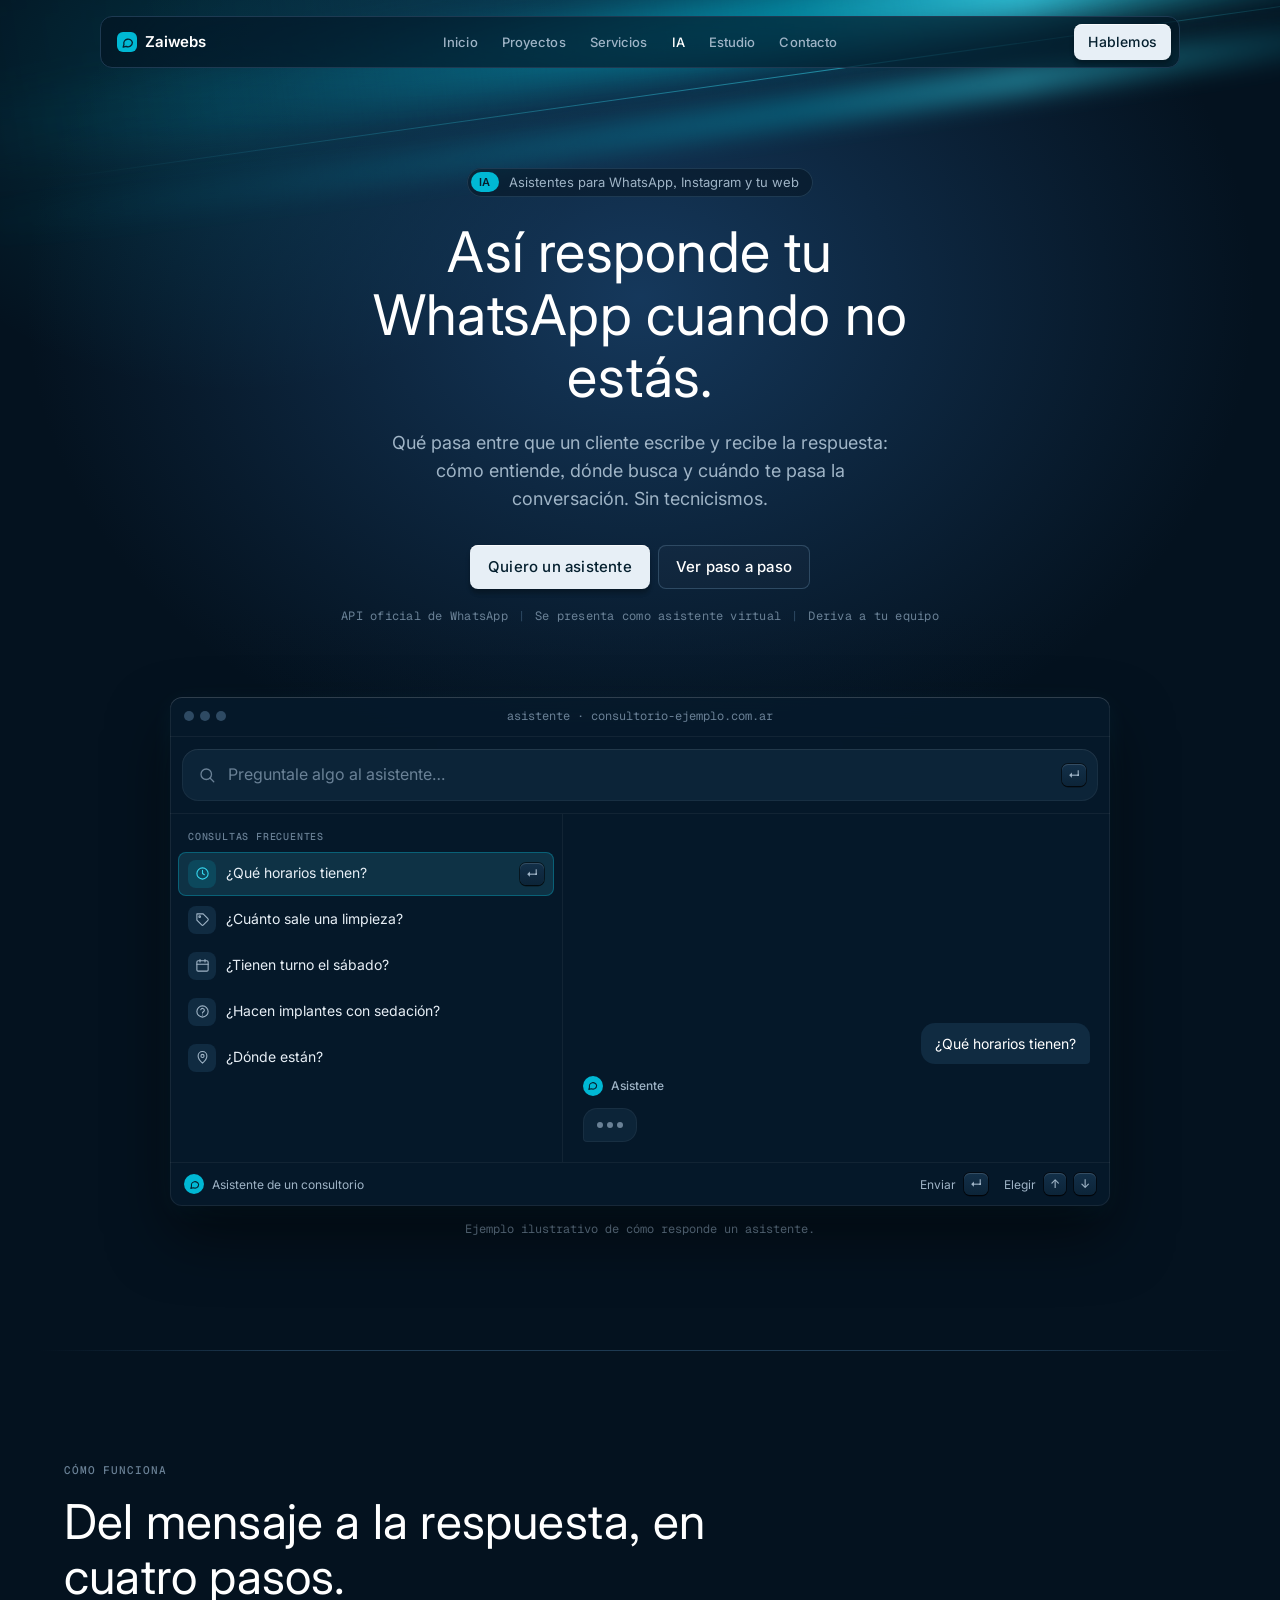
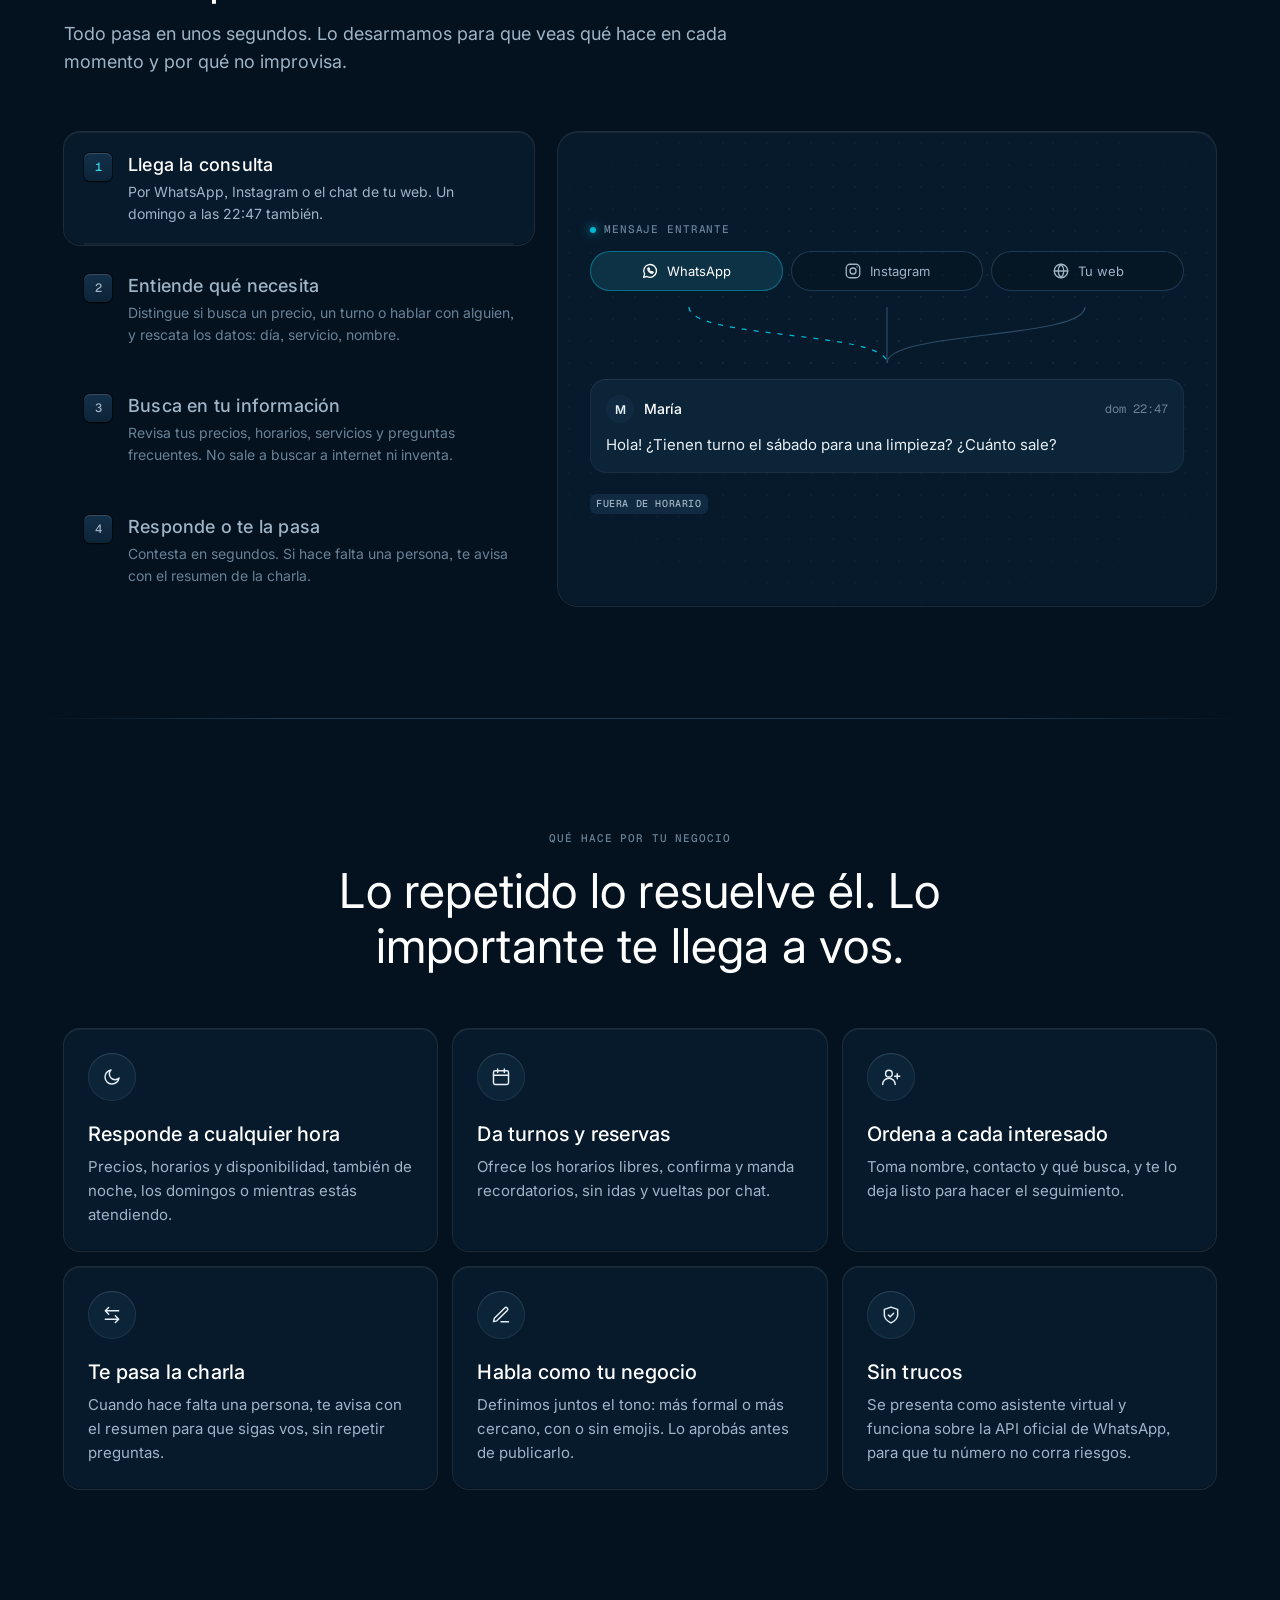
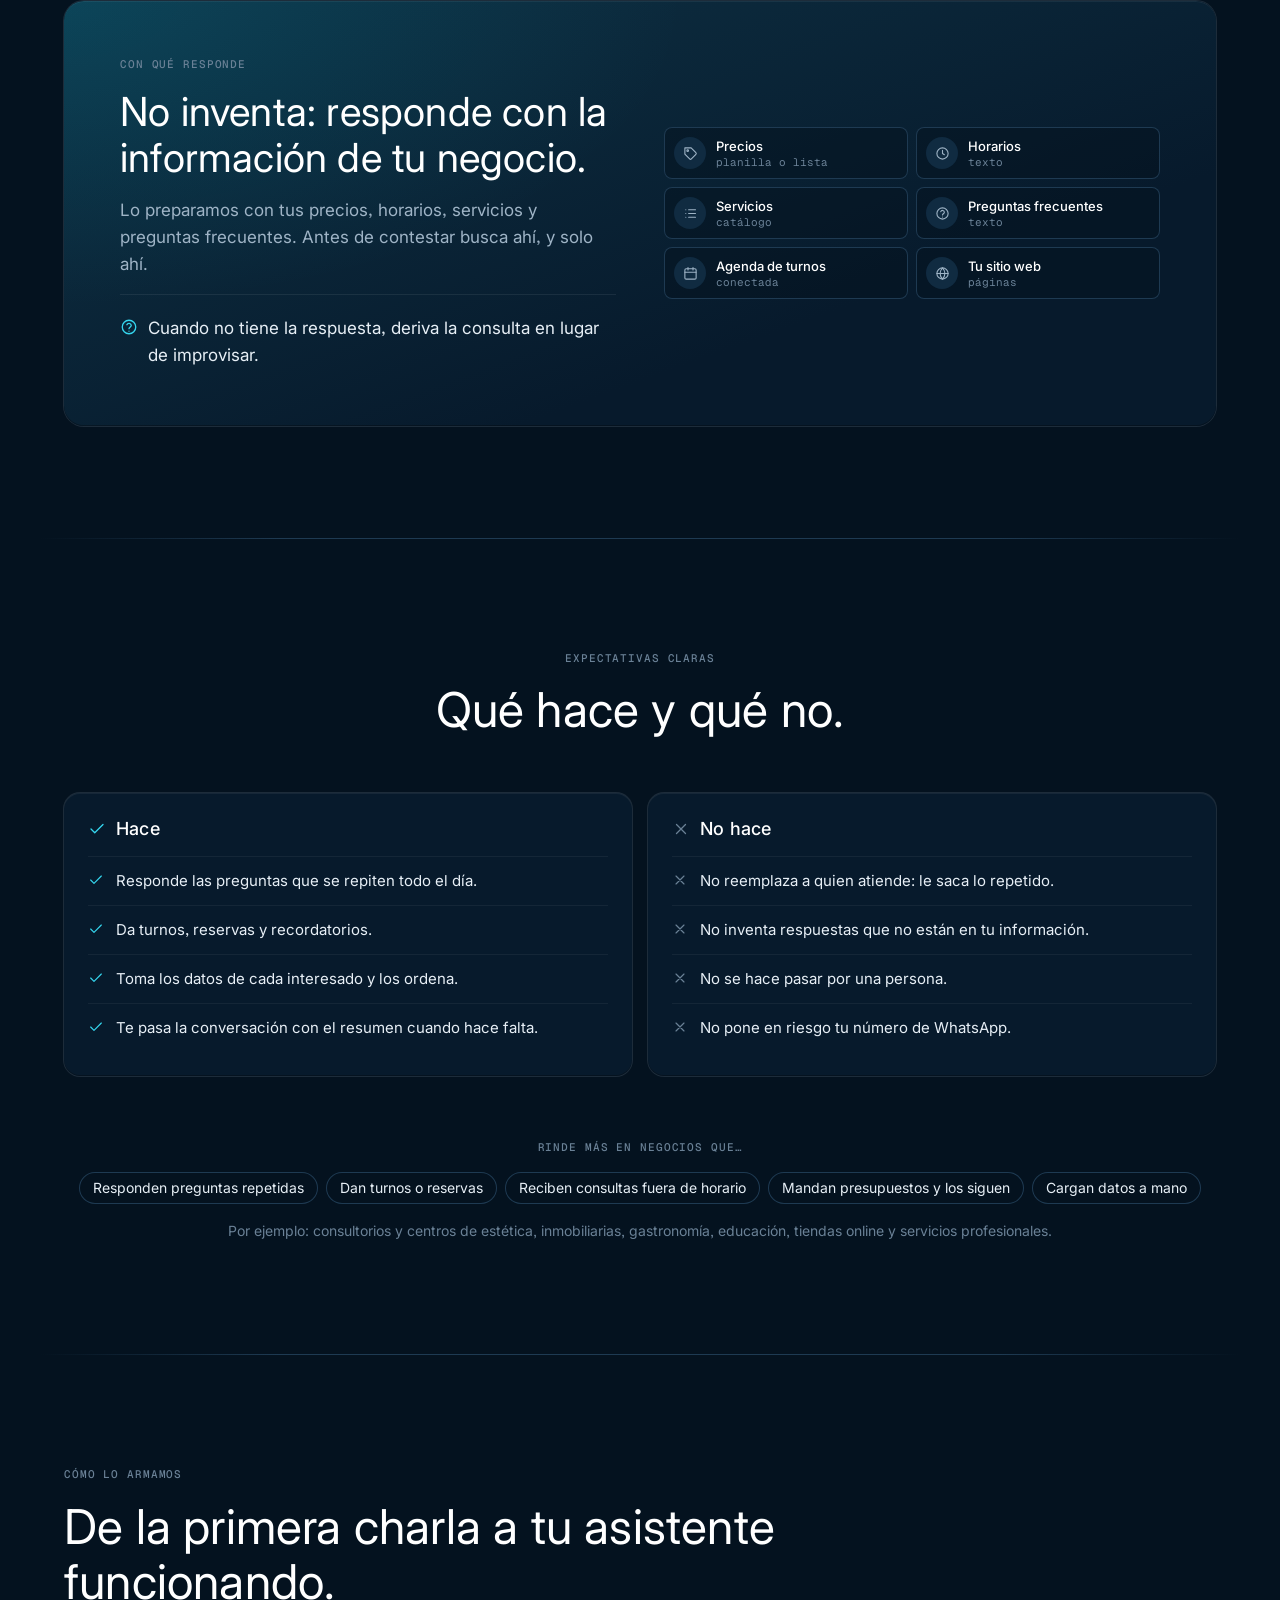
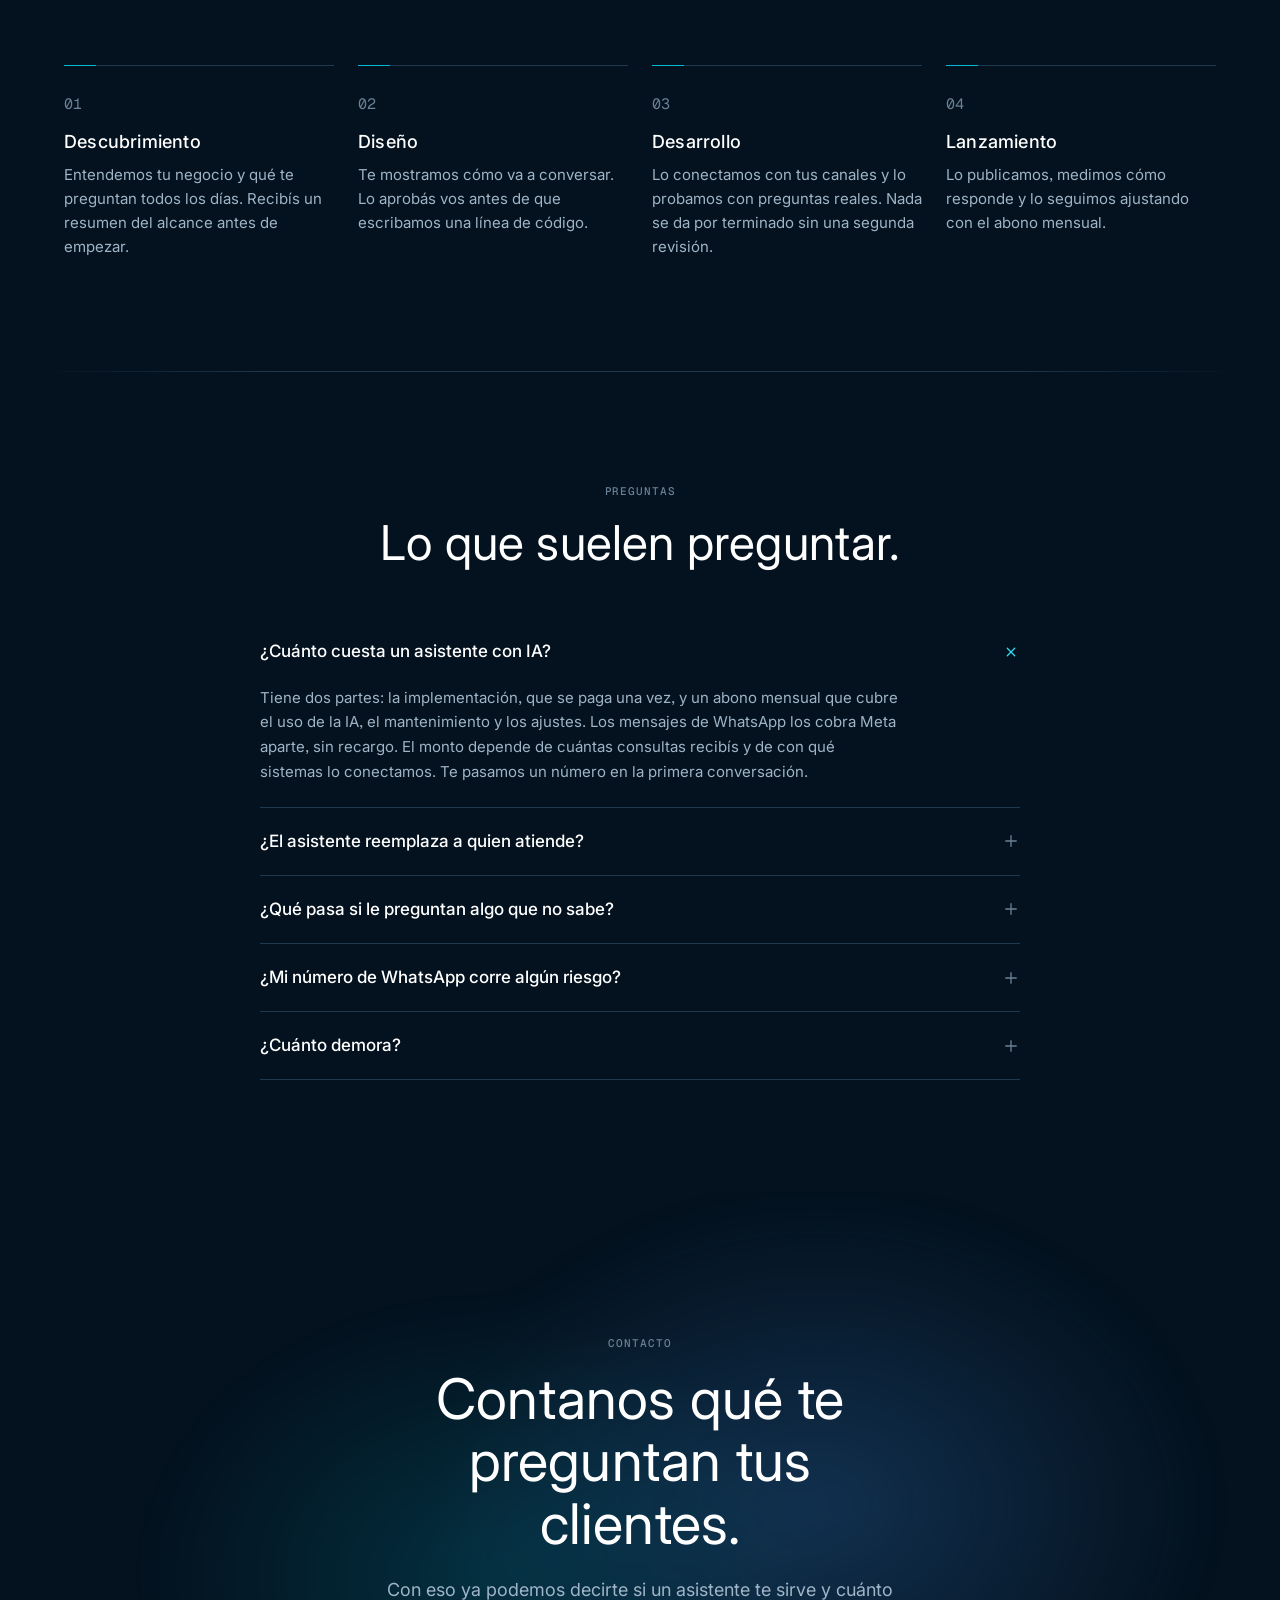
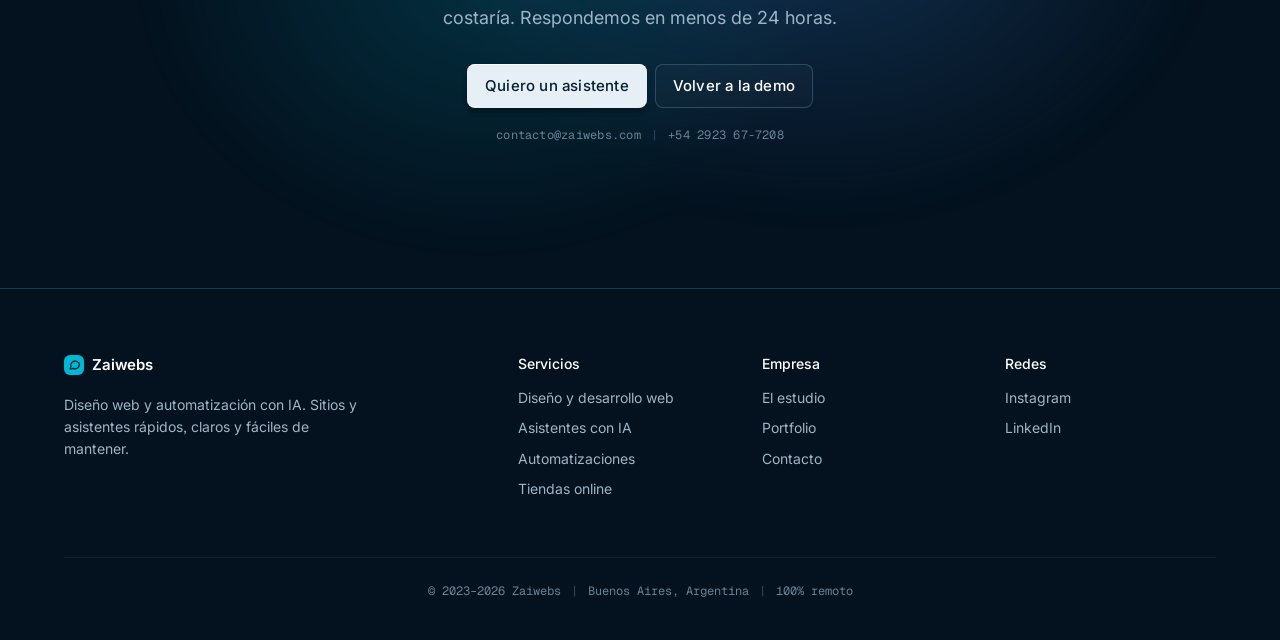
==== maquetas/asistente-ia.html @ c31276e5 "Agregar maqueta de página "Cómo funciona un asistente con IA" Maqueta en un solo HTML con el estilo " ====
<!DOCTYPE html>
<html lang="es">
<head>
<meta charset="UTF-8">
<meta name="viewport" content="width=device-width, initial-scale=1">
<title>Cómo funciona un asistente con IA | Zaiwebs</title>
<meta name="description" content="Qué pasa entre que un cliente escribe y recibe la respuesta: cómo entiende, dónde busca y cuándo te pasa la conversación.">

<!-- MAQUETA — estilo visual de referencias-diseno/raycast.md con la paleta de Zaiwebs.
     Es un solo archivo para poder abrirlo suelto. Si se publica, el CSS pasa a
     assets/css/ y los tokens de color a variables.css. -->

<link rel="preconnect" href="https://fonts.googleapis.com">
<link rel="preconnect" href="https://fonts.gstatic.com" crossorigin>
<link href="https://fonts.googleapis.com/css2?family=Inter:wght@400;500;600&family=Geist+Mono:wght@400;500&display=swap" rel="stylesheet">

<style>
/* ============================================================
   Tokens
   ------------------------------------------------------------
   Los ROLES son los de Raycast (lienzo casi negro, escalera de
   superficies apenas visible, un solo acento racionado, botón
   neutro claro). Los VALORES son los de Zaiwebs (home.css).
   ============================================================ */
:root {
  /* Superficies — escalera de Zaiwebs en el orden de Raycast */
  --canvas:      #04121F;  /* Zaiwebs bg-dark  → rol "Void Black" */
  --card:        #071A2C;  /* Zaiwebs bg       → rol "Ink" */
  --recessed:    #0C2438;  /* Zaiwebs bg-alt   → rol "Obsidian" */
  --raised:      #102B41;  /* Zaiwebs superficie → rol "Graphite" */
  --line:        #1E3A52;  /* Zaiwebs border */
  --line-strong: #2E4A63;

  /* Texto */
  --white: #FFFFFF;
  --text:  #E7EFF6;
  --muted: #9FB4C6;        /* 7.4:1 sobre #071A2C */
  --dim:   #6A8196;        /* 4.7:1 sobre #04121F — solo metadatos */

  /* Acento — el cian reemplaza al coral de Raycast, con la misma ración */
  --accent:      #00B8D4;
  --accent-ink:  #35D6EE;
  --accent-soft: #0E3245;  /* rol "Ember Hush": superficie teñida */
  --on-light:    #05202F;  /* texto sobre botón claro y sobre cian */
  --navy-glow:   27, 69, 112;   /* el azul de los resplandores de la home */
  --cyan-rgb:    0, 184, 212;

  --font: 'Inter', ui-sans-serif, system-ui, -apple-system, BlinkMacSystemFont, "Segoe UI", Roboto, sans-serif;
  --mono: 'Geist Mono', ui-monospace, SFMono-Regular, Menlo, Monaco, Consolas, monospace;

  /* La sombra "tecla" de Raycast: filo claro arriba, anillo fino, sombra
     interna abajo. Las tarjetas parecen hundidas, no flotando. */
  --shadow-key: inset 0 1px 0 rgba(255,255,255,.06), 0 0 0 1px rgba(159,180,198,.16), inset 0 -1px 0 rgba(0,0,0,.28);
  --shadow-window: inset 0 1px 0 rgba(255,255,255,.1), 0 30px 60px rgba(0,0,0,.5), 0 4px 24px rgba(var(--cyan-rgb),.08), inset 0 0 0 1px rgba(255,255,255,.07);
  --shadow-btn: 0 7px 3px rgba(0,0,0,.03), 0 4px 4px rgba(0,0,0,.25);
  --shadow-keycap: 0 0 0 1px rgba(0,0,0,.55), inset 0 1px 0 rgba(255,255,255,.14), 0 1.5px 0 rgba(0,0,0,.5);

  --r-sm: 8px;
  --r-md: 16px;
  --r-lg: 20px;
}

/* ============ Base ============ */
*, *::before, *::after { box-sizing: border-box; }
html { -webkit-text-size-adjust: 100%; scroll-behavior: smooth; }
body {
  margin: 0;
  background: var(--canvas);
  color: var(--muted);
  font-family: var(--font);
  font-size: 16px;
  line-height: 1.6;
  font-feature-settings: "calt", "kern", "liga", "ss03";
  -webkit-font-smoothing: antialiased;
  -moz-osx-font-smoothing: grayscale;
  overflow-x: hidden;
}
h1, h2, h3, h4, p, ul, ol, figure { margin: 0; padding: 0; }
ul, ol { list-style: none; }
a { color: inherit; text-decoration: none; }
button { font: inherit; color: inherit; background: none; border: 0; padding: 0; cursor: pointer; }
::selection { background: rgba(var(--cyan-rgb), .38); color: #fff; }
:focus-visible { outline: 2px solid var(--accent); outline-offset: 2px; border-radius: 6px; }

.wrap { max-width: 1200px; margin-inline: auto; padding-inline: 24px; }
.ic { width: 18px; height: 18px; flex: none; fill: none; stroke: currentColor; stroke-width: 1.75; stroke-linecap: round; stroke-linejoin: round; }
.visually-hidden { position: absolute; width: 1px; height: 1px; overflow: hidden; clip: rect(0 0 0 0); white-space: nowrap; }

/* ============ Botones ============
   Raycast no tiene botón de color: el primario es un gris claro neutro.
   Acá es el #E7EFF6 de Zaiwebs con texto azul noche (15:1). */
.btn {
  display: inline-flex; align-items: center; justify-content: center; gap: 8px;
  height: 36px; padding: 0 14px; border-radius: var(--r-sm);
  font-size: 14px; font-weight: 500; letter-spacing: .2px; white-space: nowrap;
  transition: background .15s, box-shadow .15s, color .15s;
}
.btn-lg { height: 44px; padding: 0 18px; font-size: 15px; }
.btn-light { background: var(--text); color: var(--on-light); box-shadow: var(--shadow-btn), inset 0 1px 0 rgba(255,255,255,.7); }
.btn-ghost { color: var(--white); background: rgba(255,255,255,.02); box-shadow: inset 0 0 0 1px var(--line-strong), inset 0 1px 0 rgba(255,255,255,.05); }
@media (hover: hover) {
  .btn-light:hover { background: var(--white); }
  .btn-ghost:hover { box-shadow: inset 0 0 0 1px var(--muted), inset 0 1px 0 rgba(255,255,255,.05); }
}

.kbd {
  display: inline-flex; align-items: center; justify-content: center;
  min-width: 22px; height: 22px; padding: 0 6px; border-radius: 6px;
  background: linear-gradient(#133049, #0C2438);
  box-shadow: var(--shadow-keycap);
  font: 500 12px/1 var(--font); color: var(--muted);
}

.ai-badge {
  display: inline-flex; align-items: center; height: 20px; padding: 0 8px; border-radius: 9999px;
  background: var(--accent); color: var(--on-light);
  font: 600 11px/1 var(--font); letter-spacing: .8px;
}

.eyebrow { font: 500 11px/1.4 var(--mono); letter-spacing: .08em; text-transform: uppercase; color: var(--dim); }

/* ============ Navegación flotante ============ */
.nav { position: fixed; inset: 16px 0 auto; z-index: 50; padding-inline: 24px; }
.nav__bar {
  position: relative;
  max-width: 1080px; margin-inline: auto; height: 52px;
  display: flex; align-items: center; gap: 24px; padding: 0 8px 0 16px;
  border: 1px solid var(--line); border-radius: 12px;
  background: rgba(4, 18, 31, .62);
  -webkit-backdrop-filter: blur(48px) saturate(140%); backdrop-filter: blur(48px) saturate(140%);
}
.logo { display: inline-flex; align-items: center; gap: 8px; color: var(--white); font-size: 15px; font-weight: 600; letter-spacing: -.01em; }
.logo__mark { width: 20px; height: 20px; border-radius: 6px; background: var(--accent); display: grid; place-items: center; color: var(--on-light); }
.logo__mark .ic { width: 13px; height: 13px; stroke-width: 2.4; }
.nav__links { display: flex; gap: 24px; margin-inline: auto; font-size: 13px; font-weight: 500; letter-spacing: .1px; }
.nav__links a { color: var(--muted); transition: color .15s; }
.nav__links a:hover, .nav__links a[aria-current="page"] { color: var(--white); }
.nav__menu { display: none; width: 36px; height: 36px; place-items: center; border-radius: var(--r-sm); color: var(--text); }

/* ============ Hero ============ */
.hero { position: relative; isolation: isolate; overflow: hidden; padding: 168px 0 112px; }

/* El momento "cinemático" de Raycast (barras diagonales desenfocadas sobre
   un lavado azul), con el cian y el azul de los resplandores de la home. */
.hero__art { position: absolute; inset: 0; z-index: -1; pointer-events: none; }
.hero__art .wash {
  position: absolute; inset: 0;
  background:
    radial-gradient(60% 46% at 50% 22%, rgba(var(--navy-glow), .75), rgba(var(--navy-glow), .18) 60%, transparent 80%),
    radial-gradient(40% 30% at 18% 8%, rgba(var(--cyan-rgb), .16), transparent 70%);
}
/* Tres franjas en diagonal por ENCIMA del titular, como la banda de
   lanzamiento de Raycast: se leen como franjas, no como un brillo difuso. */
.hero__art .bar {
  position: absolute; left: -25%; width: 150%;
  transform: rotate(-8deg);
  background: linear-gradient(90deg, transparent 12%, rgba(var(--cyan-rgb), .12) 30%, rgba(var(--cyan-rgb), .62) 58%, rgba(53, 214, 238, .85) 70%, rgba(var(--cyan-rgb), .2) 86%, transparent 96%);
  animation: deriva 18s ease-in-out infinite alternate;
}
.hero__art .bar--1 { top: 6px; height: 72px; filter: blur(18px); }
.hero__art .bar--2 { top: 118px; height: 30px; opacity: .6; filter: blur(12px); animation-duration: 23s; }
.hero__art .bar--3 { top: -110px; height: 130px; opacity: .45; filter: blur(42px); animation-duration: 29s; }
.hero__art .line {
  position: absolute; left: -25%; width: 150%; height: 1px; top: 96px;
  transform: rotate(-8deg);
  background: linear-gradient(90deg, transparent 20%, rgba(53, 214, 238, .55) 62%, transparent 90%);
}
.hero__art .fade { position: absolute; inset: auto 0 0; height: 55%; background: linear-gradient(transparent, var(--canvas) 70%); }
@keyframes deriva { from { translate: -3% 0; } to { translate: 4% 2%; } }

.hero__copy { display: flex; flex-direction: column; align-items: center; text-align: center; }
.pill {
  display: inline-flex; align-items: center; gap: 10px;
  padding: 4px 14px 4px 4px; border-radius: 9999px;
  background: rgba(4, 18, 31, .5); box-shadow: inset 0 0 0 1px var(--line);
  font-size: 13px; color: var(--muted);
}
.hero h1 {
  margin-top: 24px; max-width: 16ch;
  font-size: 56px; font-weight: 400; line-height: 1.12; letter-spacing: .22px; color: var(--white);
}
.hero__lede { margin-top: 20px; max-width: 520px; font-size: 18px; line-height: 1.55; color: var(--muted); }
.hero__actions { display: flex; flex-wrap: wrap; justify-content: center; gap: 8px; margin-top: 32px; }
.meta { display: flex; flex-wrap: wrap; justify-content: center; gap: 6px 10px; margin-top: 18px; font: 400 12px/1.5 var(--mono); letter-spacing: .02em; color: var(--dim); }
.meta span[aria-hidden] { color: var(--line-strong); }

/* ============ Ventana de demo (App Window Mockup) ============ */
.window {
  max-width: 940px; margin: 72px auto 0; text-align: left;
  border-radius: 12px; overflow: hidden;
  background: rgba(7, 26, 44, .82);
  -webkit-backdrop-filter: blur(24px); backdrop-filter: blur(24px);
  box-shadow: var(--shadow-window);
}
.win-bar { display: flex; align-items: center; height: 40px; padding: 0 14px; border-bottom: 1px solid rgba(255,255,255,.05); }
.win-dots { display: flex; gap: 6px; }
.win-dots i { width: 10px; height: 10px; border-radius: 50%; background: var(--line-strong); }
.win-title { flex: 1; text-align: center; margin-right: 42px; font: 400 12px/1 var(--mono); color: var(--dim); white-space: nowrap; overflow: hidden; text-overflow: ellipsis; }

.cmd {
  display: flex; align-items: center; gap: 12px;
  margin: 12px; height: 52px; padding: 0 12px 0 16px; border-radius: var(--r-md);
  background: var(--recessed);
  box-shadow: inset 0 0 0 1px rgba(255,255,255,.05), inset 0 1px 0 rgba(255,255,255,.04);
  color: var(--dim);
}
.cmd__text { flex: 1; min-width: 0; font-size: 16px; color: var(--white); white-space: nowrap; overflow: hidden; text-overflow: ellipsis; }
.cmd__text.is-placeholder { color: var(--dim); }
.cmd__text.is-typing::after { content: ""; display: inline-block; width: 2px; height: 18px; margin-left: 2px; vertical-align: -3px; background: var(--accent); animation: parpadeo 1s steps(1) infinite; }
@keyframes parpadeo { 50% { opacity: 0; } }

.win-body { display: grid; grid-template-columns: minmax(0, 5fr) minmax(0, 7fr); border-top: 1px solid rgba(255,255,255,.05); }
.q-list { padding: 8px; display: flex; flex-direction: column; gap: 2px; }
.q-list .eyebrow { padding: 8px 10px 6px; font-size: 10px; }
.q-row {
  display: flex; align-items: center; gap: 10px; width: 100%;
  padding: 8px 10px; border-radius: var(--r-sm); text-align: left;
  font-size: 14px; line-height: 1.35; color: var(--text);
  transition: background .15s, box-shadow .15s;
}
.q-row__ic { width: 28px; height: 28px; border-radius: var(--r-sm); display: grid; place-items: center; flex: none; background: var(--raised); color: var(--muted); transition: color .15s, background .15s; }
.q-row__ic .ic { width: 15px; height: 15px; }
.q-row__txt { flex: 1; min-width: 0; }
.q-row .kbd { opacity: 0; transition: opacity .15s; }
@media (hover: hover) { .q-row:hover { background: rgba(255,255,255,.03); } }
/* La única mancha de color dentro de la ventana: la fila elegida */
.q-row[aria-selected="true"] { background: var(--accent-soft); box-shadow: inset 0 0 0 1px rgba(var(--cyan-rgb), .35); }
.q-row[aria-selected="true"] .q-row__ic { background: rgba(var(--cyan-rgb), .16); color: var(--accent-ink); }
.q-row[aria-selected="true"] .kbd { opacity: 1; }

.chat { border-left: 1px solid rgba(255,255,255,.05); padding: 20px; height: 348px; display: flex; flex-direction: column; justify-content: flex-end; gap: 12px; overflow: hidden; }
.chat__empty { margin: auto; text-align: center; font-size: 14px; color: var(--dim); }
.msg { max-width: 86%; padding: 10px 14px; border-radius: 14px; font-size: 14px; line-height: 1.5; animation: entra .25s ease-out both; }
.msg--user { align-self: flex-end; background: var(--raised); color: var(--white); border-bottom-right-radius: 4px; }
.msg--bot { align-self: flex-start; background: var(--recessed); color: var(--text); box-shadow: inset 0 0 0 1px rgba(255,255,255,.05); border-bottom-left-radius: 4px; }
.bot-head { display: flex; align-items: center; gap: 8px; font-size: 12px; font-weight: 500; color: var(--muted); animation: entra .25s ease-out both; }
.bot-head__av { width: 20px; height: 20px; border-radius: 50%; background: var(--accent); color: var(--on-light); display: grid; place-items: center; }
.bot-head__av .ic { width: 11px; height: 11px; stroke-width: 2.4; }
.typing { display: inline-flex; gap: 4px; padding: 14px; }
.typing i { width: 6px; height: 6px; border-radius: 50%; background: var(--dim); animation: salta 1.1s infinite; }
.typing i:nth-child(2) { animation-delay: .15s; } .typing i:nth-child(3) { animation-delay: .3s; }
@keyframes salta { 0%, 60%, 100% { transform: none; opacity: .5; } 30% { transform: translateY(-4px); opacity: 1; } }
@keyframes entra { from { opacity: 0; transform: translateY(6px); } }
.chat__foot { display: flex; flex-wrap: wrap; align-items: center; gap: 6px; animation: entra .3s ease-out both; }
.src { display: inline-flex; align-items: center; gap: 6px; height: 22px; padding: 0 8px; border-radius: 6px; background: var(--raised); font: 400 11px/1 var(--mono); color: var(--muted); }
.src .ic { width: 12px; height: 12px; }
.src--none { background: transparent; box-shadow: inset 0 0 0 1px var(--line-strong); color: var(--dim); }
.chip { display: inline-flex; align-items: center; height: 28px; padding: 0 12px; border-radius: 9999px; box-shadow: inset 0 0 0 1px var(--line-strong); font-size: 13px; color: var(--white); }
.handoff { align-self: center; font: 400 11px/1.4 var(--mono); color: var(--dim); padding: 4px 10px; border-radius: 9999px; box-shadow: inset 0 0 0 1px var(--line); animation: entra .3s ease-out both; }

.win-foot { display: flex; align-items: center; justify-content: space-between; gap: 12px; height: 44px; padding: 0 14px; border-top: 1px solid rgba(255,255,255,.05); font-size: 12px; color: var(--muted); }
.win-foot__who { display: inline-flex; align-items: center; gap: 8px; min-width: 0; white-space: nowrap; overflow: hidden; text-overflow: ellipsis; }
.win-foot__keys { display: inline-flex; align-items: center; gap: 8px; white-space: nowrap; }
.win-foot__keys span[aria-hidden] { width: 1px; height: 14px; background: var(--line); }
.demo-note { margin-top: 14px; text-align: center; font: 400 12px/1.5 var(--mono); color: var(--dim); }

/* ============ Secciones ============ */
.section { padding: 112px 0; }
.divider { max-width: 1200px; height: 1px; margin-inline: auto; background: linear-gradient(90deg, transparent, var(--line) 20%, var(--line) 80%, transparent); }
.sec-head { max-width: 720px; }
.sec-head--center { margin-inline: auto; text-align: center; }
.sec-head h2 { margin-top: 16px; font-size: 48px; font-weight: 400; line-height: 1.15; letter-spacing: .2px; color: var(--white); }
.sec-head p:not(.eyebrow) { margin-top: 16px; font-size: 18px; line-height: 1.55; }
.sec-head--center p:not(.eyebrow) { margin-inline: auto; max-width: 560px; }

/* ============ Cómo funciona: pasos + escenario ============ */
.flow { display: grid; grid-template-columns: minmax(0, 5fr) minmax(0, 7fr); gap: 24px; margin-top: 56px; }
.steps { display: flex; flex-direction: column; gap: 8px; }
.step {
  position: relative; overflow: hidden;
  display: grid; grid-template-columns: auto 1fr; gap: 4px 16px; align-items: start;
  padding: 20px; border-radius: var(--r-md); text-align: left;
  transition: background .2s, box-shadow .2s;
}
.step .kbd { grid-row: span 2; min-width: 28px; height: 28px; font-family: var(--mono); margin-top: 1px; }
.step h3 { font-size: 18px; font-weight: 500; line-height: 1.4; letter-spacing: .2px; color: var(--muted); transition: color .2s; }
.step p { font-size: 14px; line-height: 1.55; color: var(--dim); transition: color .2s; }
@media (hover: hover) { .step:hover h3 { color: var(--text); } }
.step[aria-selected="true"] { background: var(--card); box-shadow: var(--shadow-key); }
.step[aria-selected="true"] h3 { color: var(--white); }
.step[aria-selected="true"] p { color: var(--muted); }
.step[aria-selected="true"] .kbd { color: var(--accent-ink); }
.step__bar { position: absolute; left: 20px; right: 20px; bottom: 0; height: 2px; border-radius: 2px; background: rgba(255,255,255,.05); overflow: hidden; opacity: 0; }
.step[aria-selected="true"] .step__bar { opacity: 1; }
.step__bar i { display: block; height: 100%; width: 0; background: var(--accent); }
.step.is-running .step__bar i { animation: avance var(--dur, 6s) linear forwards; }
@keyframes avance { to { width: 100%; } }

.stage {
  position: relative; display: grid; overflow: hidden;
  min-height: 460px; padding: 32px; border-radius: var(--r-lg);
  background: var(--card); box-shadow: var(--shadow-key);
}
.stage::before {
  content: ""; position: absolute; inset: 0; pointer-events: none;
  background-image: radial-gradient(rgba(159,180,198,.1) 1px, transparent 1px);
  background-size: 22px 22px;
  -webkit-mask-image: radial-gradient(80% 70% at 50% 45%, #000, transparent);
          mask-image: radial-gradient(80% 70% at 50% 45%, #000, transparent);
}
.panel {
  grid-area: 1 / 1; position: relative;
  display: flex; flex-direction: column; justify-content: center; gap: 16px;
  opacity: 0; transform: translateY(8px); visibility: hidden;
  transition: opacity .35s, transform .35s, visibility 0s .35s;
}
.panel.is-on { opacity: 1; transform: none; visibility: visible; transition: opacity .35s, transform .35s; }
.panel__tag { font: 500 11px/1 var(--mono); letter-spacing: .08em; text-transform: uppercase; color: var(--dim); display: flex; align-items: center; gap: 8px; }
.panel__tag::before { content: ""; width: 6px; height: 6px; border-radius: 50%; background: var(--accent); box-shadow: 0 0 10px var(--accent); }

.box { border-radius: var(--r-md); background: var(--recessed); box-shadow: inset 0 0 0 1px rgba(255,255,255,.05), inset 0 1px 0 rgba(255,255,255,.04); padding: 16px; }
.person { display: flex; align-items: center; gap: 10px; margin-bottom: 10px; }
.person__av { width: 28px; height: 28px; border-radius: 50%; background: var(--raised); color: var(--text); display: grid; place-items: center; font-size: 12px; font-weight: 600; }
.person b { font-size: 14px; font-weight: 500; color: var(--white); }
.person time { margin-left: auto; font: 400 12px/1 var(--mono); color: var(--dim); }
.box__text { font-size: 15px; line-height: 1.55; color: var(--text); }
.badge { display: inline-flex; align-items: center; height: 20px; padding: 0 6px; border-radius: 6px; background: var(--raised); font: 500 10px/1 var(--mono); letter-spacing: .06em; text-transform: uppercase; color: var(--muted); }

/* Paso 1 — canales que convergen */
.channels { display: grid; grid-template-columns: repeat(3, 1fr); gap: 8px; }
.channel { display: flex; align-items: center; justify-content: center; gap: 8px; height: 40px; border-radius: 9999px; box-shadow: inset 0 0 0 1px var(--line); font-size: 13px; color: var(--muted); background: rgba(4,18,31,.5); }
.channel.is-hot { color: var(--white); box-shadow: inset 0 0 0 1px rgba(var(--cyan-rgb), .45); background: var(--accent-soft); }
.wires { width: 100%; height: 56px; display: block; overflow: visible; }
.wires path { fill: none; stroke: var(--line-strong); stroke-width: 1.25; vector-effect: non-scaling-stroke; }
.wires .hot { stroke: var(--accent); stroke-dasharray: 5 7; animation: fluye 1.2s linear infinite; }
@keyframes fluye { to { stroke-dashoffset: -24; } }

/* Paso 2 — lo que entiende */
mark { background: rgba(var(--cyan-rgb), .14); color: var(--white); border-radius: 4px; padding: 0 3px; box-shadow: inset 0 -1.5px 0 var(--accent); }
.facts { display: grid; gap: 0; }
.fact { display: grid; grid-template-columns: 110px 1fr; align-items: center; gap: 12px; padding: 10px 0; border-top: 1px solid rgba(255,255,255,.05); font-size: 14px; }
.fact:first-child { border-top: 0; padding-top: 0; }
.fact dt { font: 400 11px/1.3 var(--mono); letter-spacing: .06em; text-transform: uppercase; color: var(--dim); }
.fact dd { margin: 0; color: var(--white); display: flex; align-items: center; gap: 10px; }
.conf { flex: 1; max-width: 140px; height: 4px; border-radius: 4px; background: var(--raised); overflow: hidden; }
.conf i { display: block; height: 100%; width: 0; background: var(--accent); transition: width .9s .25s cubic-bezier(.2,.7,.2,1); }
.panel.is-on .conf i { width: 94%; }
.conf-num { font: 400 12px/1 var(--mono); color: var(--muted); }

/* Paso 3 — dónde busca */
.docs { display: grid; grid-template-columns: repeat(2, minmax(0, 1fr)); gap: 8px; }
.doc { display: flex; align-items: center; gap: 10px; padding: 10px; border-radius: var(--r-sm); box-shadow: inset 0 0 0 1px var(--line); background: rgba(4,18,31,.5); transition: box-shadow .3s, background .3s; }
.doc__ic { width: 32px; height: 32px; border-radius: 50%; display: grid; place-items: center; flex: none; background: var(--raised); color: var(--muted); transition: color .3s, background .3s; }
.doc__ic .ic { width: 15px; height: 15px; }
.doc b { display: block; font-size: 13px; font-weight: 500; color: var(--white); line-height: 1.3; }
.doc small { display: block; font: 400 11px/1.3 var(--mono); color: var(--dim); }
.panel.is-on .doc.is-match { box-shadow: inset 0 0 0 1px rgba(var(--cyan-rgb), .45); background: var(--accent-soft); }
.panel.is-on .doc.is-match .doc__ic { background: rgba(var(--cyan-rgb), .16); color: var(--accent-ink); }
.panel.is-on .doc.is-match:nth-child(3) { transition-delay: .35s; }
.panel.is-on .doc.is-match:nth-child(3) .doc__ic { transition-delay: .35s; }
.snippet { display: grid; gap: 6px; }
.snippet__src { font: 400 11px/1 var(--mono); color: var(--dim); }
.snippet p:not(.snippet__src) { font-size: 14px; color: var(--text); }

/* Paso 4 — responde o deriva */
.quick { display: flex; flex-wrap: wrap; gap: 6px; }
.or { display: flex; align-items: center; gap: 12px; font: 400 11px/1 var(--mono); letter-spacing: .06em; text-transform: uppercase; color: var(--dim); }
.or::before, .or::after { content: ""; flex: 1; height: 1px; background: var(--line); }
.handoff-card { display: flex; align-items: center; gap: 14px; }
.handoff-card .doc__ic { width: 40px; height: 40px; color: var(--text); }
.handoff-card b { display: block; font-size: 15px; font-weight: 500; color: var(--white); }
.handoff-card small { display: block; font-size: 13px; line-height: 1.5; color: var(--muted); }

/* ============ Qué puede hacer ============ */
.grid-3 { display: grid; grid-template-columns: repeat(3, minmax(0, 1fr)); gap: 16px; margin-top: 56px; }
.card { padding: 24px; border-radius: var(--r-md); background: var(--card); box-shadow: var(--shadow-key); }
.icon-circle { width: 48px; height: 48px; border-radius: 99999px; display: grid; place-items: center; background: var(--recessed); color: var(--text); box-shadow: inset 0 0 0 1px rgba(255,255,255,.07), inset 0 1px 0 rgba(255,255,255,.08); }
.icon-circle .ic { width: 20px; height: 20px; }
.card h3 { margin-top: 20px; font-size: 20px; font-weight: 500; line-height: 1.3; letter-spacing: .2px; color: var(--white); }
.card p { margin-top: 8px; font-size: 15px; line-height: 1.6; }

/* ============ Tu información (superficie teñida) ============ */
.kb {
  display: grid; grid-template-columns: minmax(0, 1fr) minmax(0, 1fr); gap: 48px; align-items: center;
  padding: 56px; border-radius: var(--r-lg);
  background:
    radial-gradient(90% 120% at 0% 0%, rgba(var(--cyan-rgb), .14), transparent 60%),
    linear-gradient(160deg, var(--accent-soft), var(--card) 70%);
  box-shadow: var(--shadow-key);
}
.kb h2 { margin-top: 16px; font-size: 40px; font-weight: 400; line-height: 1.15; letter-spacing: .2px; color: var(--white); }
.kb p:not(.eyebrow) { margin-top: 16px; font-size: 17px; line-height: 1.6; }
.kb__note { display: flex; gap: 10px; align-items: flex-start; margin-top: 24px; padding-top: 20px; border-top: 1px solid rgba(255,255,255,.07); font-size: 14px; color: var(--text); }
.kb__note .ic { color: var(--accent-ink); margin-top: 3px; }
.tiles { display: grid; grid-template-columns: repeat(2, minmax(0, 1fr)); gap: 8px; }

/* ============ Hace / no hace ============ */
.compare { display: grid; grid-template-columns: repeat(2, minmax(0, 1fr)); gap: 16px; margin-top: 56px; }
.compare .card h3 { margin-top: 0; display: flex; align-items: center; gap: 10px; font-size: 18px; }
.compare ul { margin-top: 16px; display: grid; }
.compare li { display: flex; gap: 12px; align-items: flex-start; padding: 12px 0; border-top: 1px solid rgba(255,255,255,.05); font-size: 15px; color: var(--text); }
.compare li .ic { margin-top: 3px; width: 16px; height: 16px; }
.compare .yes .ic { color: var(--accent-ink); }
.compare .no .ic { color: var(--dim); }
.pills { display: flex; flex-wrap: wrap; justify-content: center; gap: 8px; margin-top: 16px; }
.pills li { height: 32px; display: inline-flex; align-items: center; padding: 0 14px; border-radius: 9999px; box-shadow: inset 0 0 0 1px var(--line); font-size: 14px; color: var(--text); }
.fits { margin-top: 64px; text-align: center; }
.fits > p:last-child { margin-top: 16px; font-size: 14px; color: var(--dim); }

/* ============ Proceso ============ */
.phases { display: grid; grid-template-columns: repeat(4, minmax(0, 1fr)); gap: 24px; margin-top: 56px; }
.phase { position: relative; padding-top: 20px; border-top: 1px solid var(--line); }
.phase::before { content: ""; position: absolute; top: -1px; left: 0; width: 32px; height: 1px; background: var(--accent); }
.phase__n { font: 400 12px/1 var(--mono); color: var(--dim); }
.phase h3 { margin-top: 12px; font-size: 18px; font-weight: 500; letter-spacing: .2px; color: var(--white); }
.phase p { margin-top: 6px; font-size: 15px; line-height: 1.6; }

/* ============ Preguntas ============ */
.faq { max-width: 760px; margin: 48px auto 0; }
.faq details { border-bottom: 1px solid var(--line); }
.faq summary { list-style: none; cursor: pointer; display: flex; align-items: center; justify-content: space-between; gap: 16px; padding: 20px 0; font-size: 17px; font-weight: 500; color: var(--white); }
.faq summary::-webkit-details-marker { display: none; }
.faq summary .ic { color: var(--dim); transition: transform .2s, color .2s; }
.faq details[open] summary .ic { transform: rotate(45deg); color: var(--accent-ink); }
.faq details p { padding: 0 0 22px; max-width: 640px; font-size: 15px; line-height: 1.65; }

/* ============ Cierre ============ */
.final { position: relative; isolation: isolate; overflow: hidden; padding: 144px 0; text-align: center; }
.final__glow { position: absolute; inset: 0; z-index: -1; pointer-events: none;
  background:
    radial-gradient(38% 55% at 38% 55%, rgba(var(--cyan-rgb), .18), transparent 70%),
    radial-gradient(42% 60% at 64% 45%, rgba(var(--navy-glow), .6), transparent 72%);
  filter: blur(20px);
}
.final h2 { font-size: 56px; font-weight: 400; line-height: 1.12; letter-spacing: .22px; color: var(--white); max-width: 16ch; margin: 16px auto 0; }
.final .hero__lede { margin-inline: auto; }

/* ============ Pie ============ */
.footer { border-top: 1px solid var(--line); padding: 64px 0 40px; font-size: 14px; }
.footer__grid { display: grid; grid-template-columns: 2fr repeat(3, 1fr); gap: 32px; }
.footer__tag { margin-top: 16px; max-width: 34ch; }
.footer h3 { font-size: 14px; font-weight: 500; color: var(--white); margin-bottom: 12px; }
.footer li + li { margin-top: 8px; }
.footer li a:hover { color: var(--white); }
.footer__meta { display: flex; flex-wrap: wrap; justify-content: center; gap: 6px 10px; margin-top: 56px; padding-top: 24px; border-top: 1px solid rgba(255,255,255,.05); font: 400 12px/1.5 var(--mono); color: var(--dim); }
.footer__meta span[aria-hidden] { color: var(--line-strong); }

/* ============ Responsive ============ */
@media (max-width: 1000px) {
  .flow, .kb { grid-template-columns: 1fr; }
  .grid-3 { grid-template-columns: repeat(2, minmax(0, 1fr)); }
  .phases { grid-template-columns: repeat(2, minmax(0, 1fr)); gap: 32px 24px; }
  .footer__grid { grid-template-columns: repeat(3, 1fr); }
  .footer__brand { grid-column: 1 / -1; }
}
@media (max-width: 860px) {
  .nav__links { display: none; }
  .nav__menu { display: grid; }
  .nav__bar { gap: 8px; }
  .nav__bar .logo { margin-right: auto; }
  .nav.is-open .nav__links {
    display: flex; flex-direction: column; gap: 4px;
    position: absolute; top: 60px; left: 0; right: 0; padding: 8px;
    border: 1px solid var(--line); border-radius: 12px;
    background: rgba(4, 18, 31, .96);
    -webkit-backdrop-filter: blur(48px); backdrop-filter: blur(48px);
  }
  .nav.is-open .nav__links a { padding: 12px; border-radius: var(--r-sm); font-size: 15px; }
}
@media (max-width: 720px) {
  .wrap { padding-inline: 16px; }
  .nav { padding-inline: 16px; top: 12px; }
  .hero { padding: 128px 0 80px; }
  .hero h1 { font-size: 38px; line-height: 1.15; }
  .hero__lede { font-size: 17px; }
  .section { padding: 80px 0; }
  .sec-head h2, .final h2 { font-size: 34px; }
  .kb h2 { font-size: 30px; }
  .window { margin-top: 48px; }
  .win-body { grid-template-columns: 1fr; }
  .chat { order: -1; border-left: 0; border-bottom: 1px solid rgba(255,255,255,.05); height: 330px; padding: 16px; }
  .win-foot__keys .hide-sm { display: none; }
  .stage { padding: 20px; min-height: 0; }
  .kb { padding: 28px 20px; gap: 32px; }
  .compare { grid-template-columns: 1fr; }
  .final { padding: 104px 0; }
  .step { padding: 16px; }
  .step:not([aria-selected="true"]) p { display: none; }
  .panel { justify-content: flex-start; }
  /* Apilados, los separadores quedan colgando al final del renglón */
  .meta { flex-direction: column; gap: 2px; }
  .meta span[aria-hidden], .footer__meta span[aria-hidden] { display: none; }
}
@media (max-width: 560px) {
  .grid-3, .phases, .tiles, .docs { grid-template-columns: 1fr; }
  .hero h1 { font-size: 34px; }
  .hero__actions .btn { flex: 1 1 100%; }
  .win-title { margin-right: 0; text-align: right; }
  .fact { grid-template-columns: 88px 1fr; }
  .footer__grid { grid-template-columns: 1fr 1fr; }
  .nav__bar .btn { padding: 0 12px; }
}
@media (prefers-reduced-motion: reduce) {
  html { scroll-behavior: auto; }
  *, *::before, *::after { animation-duration: .01ms !important; animation-iteration-count: 1 !important; transition-duration: .01ms !important; }
}
</style>
</head>
<body>

<!-- Íconos (trazo 1.75, estilo de la home) -->
<svg width="0" height="0" style="position:absolute" aria-hidden="true">
  <defs>
    <symbol id="i-chat" viewBox="0 0 24 24"><path d="M21 12a8 8 0 0 1-11.6 7.1L4 20.5l1.4-4.9A8 8 0 1 1 21 12z"/></symbol>
    <symbol id="i-clock" viewBox="0 0 24 24"><circle cx="12" cy="12" r="9"/><path d="M12 7v5l3 2"/></symbol>
    <symbol id="i-tag" viewBox="0 0 24 24"><path d="M20.6 13.4l-7.2 7.2a2 2 0 0 1-2.8 0L3 13V3h10l7.6 7.6a2 2 0 0 1 0 2.8z"/><circle cx="7.5" cy="7.5" r="1.3"/></symbol>
    <symbol id="i-calendar" viewBox="0 0 24 24"><rect x="3" y="4.5" width="18" height="16.5" rx="2"/><path d="M16 2.5v4M8 2.5v4M3 10h18"/></symbol>
    <symbol id="i-help" viewBox="0 0 24 24"><circle cx="12" cy="12" r="9"/><path d="M9.2 9a3 3 0 0 1 5.8 1c0 2-3 2.6-3 4.2M12 17.5h.01"/></symbol>
    <symbol id="i-pin" viewBox="0 0 24 24"><path d="M12 21s7-6.2 7-11.5a7 7 0 0 0-14 0C5 14.8 12 21 12 21z"/><circle cx="12" cy="9.5" r="2.5"/></symbol>
    <symbol id="i-user" viewBox="0 0 24 24"><circle cx="12" cy="8" r="4"/><path d="M4 21a8 8 0 0 1 16 0"/></symbol>
    <symbol id="i-users" viewBox="0 0 24 24"><circle cx="9" cy="8" r="3.5"/><path d="M2.5 20a6.5 6.5 0 0 1 13 0M16 4.6a3.5 3.5 0 0 1 0 6.8M18.5 14a6.5 6.5 0 0 1 3 6"/></symbol>
    <symbol id="i-search" viewBox="0 0 24 24"><circle cx="11" cy="11" r="7"/><path d="M21 21l-5-5"/></symbol>
    <symbol id="i-file" viewBox="0 0 24 24"><path d="M14 3H6a2 2 0 0 0-2 2v14a2 2 0 0 0 2 2h12a2 2 0 0 0 2-2V9z"/><path d="M14 3v6h6M8 13h8M8 17h5"/></symbol>
    <symbol id="i-globe" viewBox="0 0 24 24"><circle cx="12" cy="12" r="9"/><path d="M3 12h18M12 3c2.5 2.6 3.8 5.6 3.8 9s-1.3 6.4-3.8 9c-2.5-2.6-3.8-5.6-3.8-9S9.5 5.6 12 3z"/></symbol>
    <symbol id="i-grid" viewBox="0 0 24 24"><rect x="3" y="3" width="18" height="18" rx="2"/><path d="M3 9h18M3 15h18M9 3v18"/></symbol>
    <symbol id="i-list" viewBox="0 0 24 24"><path d="M9 6h11M9 12h11M9 18h11M4.5 6h.01M4.5 12h.01M4.5 18h.01"/></symbol>
    <symbol id="i-moon" viewBox="0 0 24 24"><path d="M20.5 13.2A8.5 8.5 0 1 1 10.8 3.5a6.6 6.6 0 0 0 9.7 9.7z"/></symbol>
    <symbol id="i-user-plus" viewBox="0 0 24 24"><circle cx="9.5" cy="8" r="4"/><path d="M2 21a7.5 7.5 0 0 1 15 0M19.5 8v6M16.5 11h6"/></symbol>
    <symbol id="i-swap" viewBox="0 0 24 24"><path d="M8 3L4 7l4 4M4 7h16M16 21l4-4-4-4M20 17H4"/></symbol>
    <symbol id="i-pen" viewBox="0 0 24 24"><path d="M12 20h9M16.5 3.5a2.1 2.1 0 0 1 3 3L7 19l-4 1 1-4z"/></symbol>
    <symbol id="i-shield" viewBox="0 0 24 24"><path d="M12 21.5s8-3.8 8-9.8V5.2L12 2.5 4 5.2v6.5c0 6 8 9.8 8 9.8z"/><path d="M8.8 12l2.2 2.2 4.2-4.4"/></symbol>
    <symbol id="i-check" viewBox="0 0 24 24"><path d="M20 6L9 17l-5-5"/></symbol>
    <symbol id="i-x" viewBox="0 0 24 24"><path d="M6 6l12 12M18 6L6 18"/></symbol>
    <symbol id="i-plus" viewBox="0 0 24 24"><path d="M12 5v14M5 12h14"/></symbol>
    <symbol id="i-menu" viewBox="0 0 24 24"><path d="M4 7h16M4 12h16M4 17h16"/></symbol>
    <symbol id="i-arrow" viewBox="0 0 24 24"><path d="M5 12h14M13 6l6 6-6 6"/></symbol>
    <symbol id="i-insta" viewBox="0 0 24 24"><rect x="3" y="3" width="18" height="18" rx="5"/><circle cx="12" cy="12" r="4"/><path d="M17.5 6.5h.01"/></symbol>
    <symbol id="i-wa" viewBox="0 0 24 24"><path d="M3.5 20.5l1.3-4.3A8.5 8.5 0 1 1 8 19.3z"/><path d="M9 8.8c0 3.3 2.9 6.2 6.2 6.2l1.1-1.4-1.8-1-.9.8a4.8 4.8 0 0 1-2.9-2.9l.8-.9-1-1.8z"/></symbol>
  </defs>
</svg>

<!-- ========== Navegación ========== -->
<header class="nav" id="nav">
  <div class="nav__bar">
    <!-- En el sitio real va assets/img/logo-zaiwebs.svg -->
    <a href="/" class="logo" aria-label="Zaiwebs — Inicio">
      <span class="logo__mark" aria-hidden="true"><svg class="ic"><use href="#i-chat"/></svg></span>
      Zaiwebs
    </a>
    <nav class="nav__links" aria-label="Navegación principal">
      <a href="/#inicio">Inicio</a>
      <a href="/#proyectos">Proyectos</a>
      <a href="/#servicios">Servicios</a>
      <a href="#" aria-current="page">IA</a>
      <a href="/#estudio">Estudio</a>
      <a href="/#contacto">Contacto</a>
    </nav>
    <a class="btn btn-light" href="https://wa.me/5492923677208?text=Hola%20Zaiwebs%2C%20quiero%20consultar%20por%20un%20asistente%20con%20IA." target="_blank" rel="noopener">Hablemos</a>
    <button type="button" class="nav__menu" aria-expanded="false" aria-controls="nav" aria-label="Abrir menú"><svg class="ic"><use href="#i-menu"/></svg></button>
  </div>
</header>

<main>

  <!-- ========== Hero + demo ========== -->
  <section class="hero">
    <div class="hero__art" aria-hidden="true">
      <div class="wash"></div>
      <div class="bar bar--1"></div>
      <div class="bar bar--2"></div>
      <div class="bar bar--3"></div>
      <div class="line"></div>
      <div class="fade"></div>
    </div>

    <div class="wrap">
      <div class="hero__copy">
        <p class="pill"><span class="ai-badge">IA</span> Asistentes para WhatsApp, Instagram y tu web</p>
        <h1>Así responde tu WhatsApp cuando no estás.</h1>
        <p class="hero__lede">Qué pasa entre que un cliente escribe y recibe la respuesta: cómo entiende, dónde busca y cuándo te pasa la conversación. Sin tecnicismos.</p>
        <div class="hero__actions">
          <a class="btn btn-light btn-lg" href="https://wa.me/5492923677208?text=Hola%20Zaiwebs%2C%20quiero%20un%20asistente%20con%20IA%20para%20mi%20negocio." target="_blank" rel="noopener">Quiero un asistente</a>
          <a class="btn btn-ghost btn-lg" href="#como-funciona">Ver paso a paso</a>
        </div>
        <p class="meta"><span>API oficial de WhatsApp</span><span aria-hidden="true">|</span><span>Se presenta como asistente virtual</span><span aria-hidden="true">|</span><span>Deriva a tu equipo</span></p>
      </div>

      <figure class="window" id="demo" aria-label="Demo: un asistente respondiendo consultas">
        <div class="win-bar">
          <div class="win-dots" aria-hidden="true"><i></i><i></i><i></i></div>
          <p class="win-title">asistente · consultorio-ejemplo.com.ar</p>
        </div>
        <div class="cmd">
          <svg class="ic" aria-hidden="true"><use href="#i-search"/></svg>
          <span class="cmd__text is-placeholder" id="cmd-text">Preguntale algo al asistente…</span>
          <span class="kbd" aria-hidden="true">↵</span>
        </div>
        <div class="win-body">
          <div class="q-list" id="q-list" role="listbox" aria-label="Preguntas de ejemplo">
            <p class="eyebrow">Consultas frecuentes</p>
          </div>
          <div class="chat" id="chat" aria-live="polite">
            <p class="chat__empty">Elegí una consulta para ver cómo responde.</p>
          </div>
        </div>
        <div class="win-foot">
          <span class="win-foot__who"><span class="bot-head__av" aria-hidden="true"><svg class="ic"><use href="#i-chat"/></svg></span>Asistente de un consultorio</span>
          <span class="win-foot__keys" aria-hidden="true">Enviar <span class="kbd">↵</span><span class="hide-sm"></span><span class="hide-sm">Elegir</span> <span class="kbd hide-sm">↑</span><span class="kbd hide-sm">↓</span></span>
        </div>
      </figure>
      <p class="demo-note">Ejemplo ilustrativo de cómo responde un asistente.</p>
    </div>
  </section>

  <div class="divider"></div>

  <!-- ========== Cómo funciona ========== -->
  <section class="section" id="como-funciona">
    <div class="wrap">
      <div class="sec-head">
        <p class="eyebrow">Cómo funciona</p>
        <h2>Del mensaje a la respuesta, en cuatro pasos.</h2>
        <p>Todo pasa en unos segundos. Lo desarmamos para que veas qué hace en cada momento y por qué no improvisa.</p>
      </div>

      <div class="flow" id="flow">
        <div class="steps" role="tablist" aria-label="Pasos">
          <button class="step" role="tab" aria-selected="true" aria-controls="p1" id="t1" type="button">
            <span class="kbd">1</span>
            <h3>Llega la consulta</h3>
            <p>Por WhatsApp, Instagram o el chat de tu web. Un domingo a las 22:47 también.</p>
            <span class="step__bar"><i></i></span>
          </button>
          <button class="step" role="tab" aria-selected="false" aria-controls="p2" id="t2" type="button">
            <span class="kbd">2</span>
            <h3>Entiende qué necesita</h3>
            <p>Distingue si busca un precio, un turno o hablar con alguien, y rescata los datos: día, servicio, nombre.</p>
            <span class="step__bar"><i></i></span>
          </button>
          <button class="step" role="tab" aria-selected="false" aria-controls="p3" id="t3" type="button">
            <span class="kbd">3</span>
            <h3>Busca en tu información</h3>
            <p>Revisa tus precios, horarios, servicios y preguntas frecuentes. No sale a buscar a internet ni inventa.</p>
            <span class="step__bar"><i></i></span>
          </button>
          <button class="step" role="tab" aria-selected="false" aria-controls="p4" id="t4" type="button">
            <span class="kbd">4</span>
            <h3>Responde o te la pasa</h3>
            <p>Contesta en segundos. Si hace falta una persona, te avisa con el resumen de la charla.</p>
            <span class="step__bar"><i></i></span>
          </button>
        </div>

        <div class="stage">
          <!-- 1 · Llega -->
          <div class="panel is-on" id="p1" role="tabpanel" aria-labelledby="t1">
            <p class="panel__tag">Mensaje entrante</p>
            <div class="channels">
              <span class="channel is-hot"><svg class="ic"><use href="#i-wa"/></svg>WhatsApp</span>
              <span class="channel"><svg class="ic"><use href="#i-insta"/></svg>Instagram</span>
              <span class="channel"><svg class="ic"><use href="#i-globe"/></svg>Tu web</span>
            </div>
            <svg class="wires" viewBox="0 0 300 56" preserveAspectRatio="none" aria-hidden="true">
              <path d="M150 0 C150 28 150 28 150 56"/>
              <path d="M250 0 C250 32 150 24 150 56"/>
              <path class="hot" d="M50 0 C50 32 150 24 150 56"/>
            </svg>
            <div class="box">
              <div class="person"><span class="person__av">M</span><b>María</b><time>dom 22:47</time></div>
              <p class="box__text">Hola! ¿Tienen turno el sábado para una limpieza? ¿Cuánto sale?</p>
            </div>
            <p><span class="badge">Fuera de horario</span></p>
          </div>

          <!-- 2 · Entiende -->
          <div class="panel" id="p2" role="tabpanel" aria-labelledby="t2">
            <p class="panel__tag">Qué entendió</p>
            <div class="box"><p class="box__text">Hola! ¿Tienen <mark>turno</mark> el <mark>sábado</mark> para una <mark>limpieza</mark>? ¿<mark>Cuánto sale</mark>?</p></div>
            <dl class="box facts">
              <div class="fact"><dt>Quiere</dt><dd>Sacar un turno</dd></div>
              <div class="fact"><dt>Y además</dt><dd>Saber el precio</dd></div>
              <div class="fact"><dt>Día</dt><dd>Sábado</dd></div>
              <div class="fact"><dt>Servicio</dt><dd>Limpieza dental</dd></div>
              <div class="fact"><dt>Seguridad</dt><dd><span class="conf"><i></i></span><span class="conf-num">alta</span></dd></div>
            </dl>
          </div>

          <!-- 3 · Busca -->
          <div class="panel" id="p3" role="tabpanel" aria-labelledby="t3">
            <p class="panel__tag">Buscando en tu información</p>
            <div class="docs">
              <div class="doc is-match"><span class="doc__ic"><svg class="ic"><use href="#i-calendar"/></svg></span><span><b>Agenda de turnos</b><small>en vivo</small></span></div>
              <div class="doc"><span class="doc__ic"><svg class="ic"><use href="#i-clock"/></svg></span><span><b>Horarios</b><small>texto</small></span></div>
              <div class="doc is-match"><span class="doc__ic"><svg class="ic"><use href="#i-grid"/></svg></span><span><b>Lista de precios</b><small>planilla</small></span></div>
              <div class="doc"><span class="doc__ic"><svg class="ic"><use href="#i-list"/></svg></span><span><b>Preguntas frecuentes</b><small>texto</small></span></div>
            </div>
            <div class="box snippet">
              <p class="snippet__src">Agenda de turnos · sábado</p>
              <p><mark>10:30</mark> y <mark>11:15</mark> libres</p>
            </div>
            <div class="box snippet">
              <p class="snippet__src">Lista de precios · fila 12</p>
              <p>Limpieza dental con control — <mark>$38.000</mark></p>
            </div>
          </div>

          <!-- 4 · Responde -->
          <div class="panel" id="p4" role="tabpanel" aria-labelledby="t4">
            <p class="panel__tag">Respuesta · 3 segundos después</p>
            <div class="box">
              <div class="person"><span class="bot-head__av"><svg class="ic"><use href="#i-chat"/></svg></span><b>Asistente</b><time>dom 22:47</time></div>
              <p class="box__text">¡Hola, María! Sí: el sábado quedan turnos a las 10:30 y a las 11:15. La limpieza con control está $38.000. ¿Cuál te reservo?</p>
            </div>
            <div class="quick"><span class="chip">10:30</span><span class="chip">11:15</span><span class="chip">Otro día</span></div>
            <p class="or">o, si no tiene el dato</p>
            <div class="box handoff-card">
              <span class="doc__ic"><svg class="ic"><use href="#i-swap"/></svg></span>
              <span><b>Te pasa la conversación</b><small>Con el resumen de la charla, para que sigas sin volver a preguntar.</small></span>
            </div>
          </div>
        </div>
      </div>
    </div>
  </section>

  <div class="divider"></div>

  <!-- ========== Qué puede hacer ========== -->
  <section class="section">
    <div class="wrap">
      <div class="sec-head sec-head--center">
        <p class="eyebrow">Qué hace por tu negocio</p>
        <h2>Lo repetido lo resuelve él. Lo importante te llega a vos.</h2>
      </div>
      <div class="grid-3">
        <article class="card">
          <span class="icon-circle"><svg class="ic"><use href="#i-moon"/></svg></span>
          <h3>Responde a cualquier hora</h3>
          <p>Precios, horarios y disponibilidad, también de noche, los domingos o mientras estás atendiendo.</p>
        </article>
        <article class="card">
          <span class="icon-circle"><svg class="ic"><use href="#i-calendar"/></svg></span>
          <h3>Da turnos y reservas</h3>
          <p>Ofrece los horarios libres, confirma y manda recordatorios, sin idas y vueltas por chat.</p>
        </article>
        <article class="card">
          <span class="icon-circle"><svg class="ic"><use href="#i-user-plus"/></svg></span>
          <h3>Ordena a cada interesado</h3>
          <p>Toma nombre, contacto y qué busca, y te lo deja listo para hacer el seguimiento.</p>
        </article>
        <article class="card">
          <span class="icon-circle"><svg class="ic"><use href="#i-swap"/></svg></span>
          <h3>Te pasa la charla</h3>
          <p>Cuando hace falta una persona, te avisa con el resumen para que sigas vos, sin repetir preguntas.</p>
        </article>
        <article class="card">
          <span class="icon-circle"><svg class="ic"><use href="#i-pen"/></svg></span>
          <h3>Habla como tu negocio</h3>
          <p>Definimos juntos el tono: más formal o más cercano, con o sin emojis. Lo aprobás antes de publicarlo.</p>
        </article>
        <article class="card">
          <span class="icon-circle"><svg class="ic"><use href="#i-shield"/></svg></span>
          <h3>Sin trucos</h3>
          <p>Se presenta como asistente virtual y funciona sobre la API oficial de WhatsApp, para que tu número no corra riesgos.</p>
        </article>
      </div>
    </div>
  </section>

  <!-- ========== Tu información ========== -->
  <section class="section" style="padding-top: 0;">
    <div class="wrap">
      <div class="kb">
        <div>
          <p class="eyebrow">Con qué responde</p>
          <h2>No inventa: responde con la información de tu negocio.</h2>
          <p>Lo preparamos con tus precios, horarios, servicios y preguntas frecuentes. Antes de contestar busca ahí, y solo ahí.</p>
          <p class="kb__note"><svg class="ic"><use href="#i-help"/></svg>Cuando no tiene la respuesta, deriva la consulta en lugar de improvisar.</p>
        </div>
        <div class="tiles">
          <div class="doc"><span class="doc__ic"><svg class="ic"><use href="#i-tag"/></svg></span><span><b>Precios</b><small>planilla o lista</small></span></div>
          <div class="doc"><span class="doc__ic"><svg class="ic"><use href="#i-clock"/></svg></span><span><b>Horarios</b><small>texto</small></span></div>
          <div class="doc"><span class="doc__ic"><svg class="ic"><use href="#i-list"/></svg></span><span><b>Servicios</b><small>catálogo</small></span></div>
          <div class="doc"><span class="doc__ic"><svg class="ic"><use href="#i-help"/></svg></span><span><b>Preguntas frecuentes</b><small>texto</small></span></div>
          <div class="doc"><span class="doc__ic"><svg class="ic"><use href="#i-calendar"/></svg></span><span><b>Agenda de turnos</b><small>conectada</small></span></div>
          <div class="doc"><span class="doc__ic"><svg class="ic"><use href="#i-globe"/></svg></span><span><b>Tu sitio web</b><small>páginas</small></span></div>
        </div>
      </div>
    </div>
  </section>

  <div class="divider"></div>

  <!-- ========== Hace / no hace ========== -->
  <section class="section">
    <div class="wrap">
      <div class="sec-head sec-head--center">
        <p class="eyebrow">Expectativas claras</p>
        <h2>Qué hace y qué no.</h2>
      </div>
      <div class="compare">
        <article class="card yes">
          <h3><svg class="ic"><use href="#i-check"/></svg>Hace</h3>
          <ul>
            <li><svg class="ic"><use href="#i-check"/></svg>Responde las preguntas que se repiten todo el día.</li>
            <li><svg class="ic"><use href="#i-check"/></svg>Da turnos, reservas y recordatorios.</li>
            <li><svg class="ic"><use href="#i-check"/></svg>Toma los datos de cada interesado y los ordena.</li>
            <li><svg class="ic"><use href="#i-check"/></svg>Te pasa la conversación con el resumen cuando hace falta.</li>
          </ul>
        </article>
        <article class="card no">
          <h3><svg class="ic"><use href="#i-x"/></svg>No hace</h3>
          <ul>
            <li><svg class="ic"><use href="#i-x"/></svg>No reemplaza a quien atiende: le saca lo repetido.</li>
            <li><svg class="ic"><use href="#i-x"/></svg>No inventa respuestas que no están en tu información.</li>
            <li><svg class="ic"><use href="#i-x"/></svg>No se hace pasar por una persona.</li>
            <li><svg class="ic"><use href="#i-x"/></svg>No pone en riesgo tu número de WhatsApp.</li>
          </ul>
        </article>
      </div>

      <div class="fits">
        <p class="eyebrow">Rinde más en negocios que…</p>
        <ul class="pills">
          <li>Responden preguntas repetidas</li>
          <li>Dan turnos o reservas</li>
          <li>Reciben consultas fuera de horario</li>
          <li>Mandan presupuestos y los siguen</li>
          <li>Cargan datos a mano</li>
        </ul>
        <p>Por ejemplo: consultorios y centros de estética, inmobiliarias, gastronomía, educación, tiendas online y servicios profesionales.</p>
      </div>
    </div>
  </section>

  <div class="divider"></div>

  <!-- ========== Proceso ========== -->
  <section class="section">
    <div class="wrap">
      <div class="sec-head">
        <p class="eyebrow">Cómo lo armamos</p>
        <h2>De la primera charla a tu asistente funcionando.</h2>
      </div>
      <div class="phases">
        <article class="phase">
          <p class="phase__n">01</p>
          <h3>Descubrimiento</h3>
          <p>Entendemos tu negocio y qué te preguntan todos los días. Recibís un resumen del alcance antes de empezar.</p>
        </article>
        <article class="phase">
          <p class="phase__n">02</p>
          <h3>Diseño</h3>
          <p>Te mostramos cómo va a conversar. Lo aprobás vos antes de que escribamos una línea de código.</p>
        </article>
        <article class="phase">
          <p class="phase__n">03</p>
          <h3>Desarrollo</h3>
          <p>Lo conectamos con tus canales y lo probamos con preguntas reales. Nada se da por terminado sin una segunda revisión.</p>
        </article>
        <article class="phase">
          <p class="phase__n">04</p>
          <h3>Lanzamiento</h3>
          <p>Lo publicamos, medimos cómo responde y lo seguimos ajustando con el abono mensual.</p>
        </article>
      </div>
    </div>
  </section>

  <div class="divider"></div>

  <!-- ========== Preguntas ========== -->
  <section class="section">
    <div class="wrap">
      <div class="sec-head sec-head--center">
        <p class="eyebrow">Preguntas</p>
        <h2>Lo que suelen preguntar.</h2>
      </div>
      <div class="faq">
        <details name="faq" open>
          <summary>¿Cuánto cuesta un asistente con IA?<svg class="ic"><use href="#i-plus"/></svg></summary>
          <p>Tiene dos partes: la implementación, que se paga una vez, y un abono mensual que cubre el uso de la IA, el mantenimiento y los ajustes. Los mensajes de WhatsApp los cobra Meta aparte, sin recargo. El monto depende de cuántas consultas recibís y de con qué sistemas lo conectamos. Te pasamos un número en la primera conversación.</p>
        </details>
        <details name="faq">
          <summary>¿El asistente reemplaza a quien atiende?<svg class="ic"><use href="#i-plus"/></svg></summary>
          <p>No. Se ocupa de las preguntas que se repiten todo el día (horarios, precios, disponibilidad) y le pasa la conversación a una persona cuando hace falta. Siempre se presenta como asistente virtual.</p>
        </details>
        <details name="faq">
          <summary>¿Qué pasa si le preguntan algo que no sabe?<svg class="ic"><use href="#i-plus"/></svg></summary>
          <p>Lo dice y deriva la consulta a tu equipo, en lugar de improvisar. Con esas preguntas vamos completando su información para que la próxima vez sí sepa.</p>
        </details>
        <details name="faq">
          <summary>¿Mi número de WhatsApp corre algún riesgo?<svg class="ic"><use href="#i-plus"/></svg></summary>
          <p>No. Funciona sobre la API oficial de WhatsApp, que es la forma habilitada por Meta para que un negocio automatice respuestas.</p>
        </details>
        <details name="faq">
          <summary>¿Cuánto demora?<svg class="ic"><use href="#i-plus"/></svg></summary>
          <p>Depende de con qué sistemas se conecte: no es lo mismo responder con una lista de precios que dar turnos sobre tu agenda. Los plazos se confirman al aprobar la propuesta.</p>
        </details>
      </div>
    </div>
  </section>

  <!-- ========== Cierre ========== -->
  <section class="final">
    <div class="final__glow" aria-hidden="true"></div>
    <div class="wrap">
      <p class="eyebrow">Contacto</p>
      <h2>Contanos qué te preguntan tus clientes.</h2>
      <p class="hero__lede">Con eso ya podemos decirte si un asistente te sirve y cuánto costaría. Respondemos en menos de 24 horas.</p>
      <div class="hero__actions">
        <a class="btn btn-light btn-lg" href="https://wa.me/5492923677208?text=Hola%20Zaiwebs%2C%20quiero%20un%20asistente%20con%20IA%20para%20mi%20negocio." target="_blank" rel="noopener">Quiero un asistente</a>
        <a class="btn btn-ghost btn-lg" href="#demo">Volver a la demo</a>
      </div>
      <p class="meta"><span>contacto@zaiwebs.com</span><span aria-hidden="true">|</span><span>+54 2923 67-7208</span></p>
    </div>
  </section>
</main>

<footer class="footer">
  <div class="wrap">
    <div class="footer__grid">
      <div class="footer__brand">
        <a href="/" class="logo"><span class="logo__mark" aria-hidden="true"><svg class="ic"><use href="#i-chat"/></svg></span>Zaiwebs</a>
        <p class="footer__tag">Diseño web y automatización con IA. Sitios y asistentes rápidos, claros y fáciles de mantener.</p>
      </div>
      <div>
        <h3>Servicios</h3>
        <ul>
          <li><a href="/#servicios">Diseño y desarrollo web</a></li>
          <li><a href="#">Asistentes con IA</a></li>
          <li><a href="/#servicios">Automatizaciones</a></li>
          <li><a href="/#servicios">Tiendas online</a></li>
        </ul>
      </div>
      <div>
        <h3>Empresa</h3>
        <ul>
          <li><a href="/#estudio">El estudio</a></li>
          <li><a href="/portfolio">Portfolio</a></li>
          <li><a href="/#contacto">Contacto</a></li>
        </ul>
      </div>
      <div>
        <h3>Redes</h3>
        <ul>
          <li><a href="https://www.instagram.com/zaiwebs/" target="_blank" rel="noopener">Instagram</a></li>
          <li><a href="https://www.linkedin.com/company/zaiwebs/" target="_blank" rel="noopener">LinkedIn</a></li>
        </ul>
      </div>
    </div>
    <p class="footer__meta"><span>© 2023–2026 Zaiwebs</span><span aria-hidden="true">|</span><span>Buenos Aires, Argentina</span><span aria-hidden="true">|</span><span>100% remoto</span></p>
  </div>
</footer>

<script>
(() => {
  const reduce = matchMedia('(prefers-reduced-motion: reduce)').matches;
  const wait = ms => new Promise(r => setTimeout(r, reduce ? 0 : ms));
  const icon = id => `<svg class="ic" aria-hidden="true"><use href="#i-${id}"/></svg>`;

  /* ---------- Menú en celular ---------- */
  const nav = document.getElementById('nav');
  const menuBtn = nav.querySelector('.nav__menu');
  menuBtn.addEventListener('click', () => {
    const open = nav.classList.toggle('is-open');
    menuBtn.setAttribute('aria-expanded', open);
  });

  /* ---------- Demo del hero ---------- */
  const QA = [
    { icon: 'clock', q: '¿Qué horarios tienen?',
      a: 'Atendemos de lunes a viernes de 9 a 19 h y los sábados de 9 a 13 h. ¿Querés que te busque un turno?',
      src: ['Horarios'], chips: ['Buscar turno'] },
    { icon: 'tag', q: '¿Cuánto sale una limpieza?',
      a: 'La limpieza con control está $38.000. Si tenés obra social puede estar cubierta: decime cuál y lo reviso.',
      src: ['Lista de precios'], chips: ['Consultar cobertura'] },
    { icon: 'calendar', q: '¿Tienen turno el sábado?',
      a: 'Sí, el sábado quedan dos turnos: 10:30 y 11:15. ¿Cuál te reservo?',
      src: ['Agenda de turnos'], chips: ['10:30', '11:15'] },
    { icon: 'help', q: '¿Hacen implantes con sedación?',
      a: 'Ese dato no lo tengo y prefiero no decirte algo incorrecto. Ya le pasé tu consulta a Laura, de recepción, para que te responda.',
      src: [], chips: [], handoff: 'Conversación derivada a Laura · Recepción' },
    { icon: 'pin', q: '¿Dónde están?',
      a: 'Estamos en Av. Colón 1450, a dos cuadras de la plaza. Hay estacionamiento en la esquina.',
      src: ['Datos del consultorio'], chips: ['Ver en el mapa'] },
  ];

  const list = document.getElementById('q-list');
  const cmd = document.getElementById('cmd-text');
  const chat = document.getElementById('chat');
  const PLACEHOLDER = cmd.textContent;
  let run = 0, auto = true, autoTimer = null, heroVisible = true, busy = false, current = -1;

  const rows = QA.map((item, i) => {
    const b = document.createElement('button');
    b.type = 'button';
    b.className = 'q-row';
    b.setAttribute('role', 'option');
    b.setAttribute('aria-selected', 'false');
    b.innerHTML = `<span class="q-row__ic">${icon(item.icon)}</span><span class="q-row__txt">${item.q}</span><span class="kbd" aria-hidden="true">↵</span>`;
    b.addEventListener('click', () => { stopAuto(); ask(i); });
    list.appendChild(b);
    return b;
  });

  list.addEventListener('keydown', e => {
    const i = rows.indexOf(document.activeElement);
    if (i < 0) return;
    if (e.key === 'ArrowDown' || e.key === 'ArrowUp') {
      e.preventDefault();
      rows[(i + (e.key === 'ArrowDown' ? 1 : rows.length - 1)) % rows.length].focus();
    }
  });

  const el = (tag, cls, html) => { const n = document.createElement(tag); n.className = cls; if (html != null) n.innerHTML = html; return n; };

  async function ask(i) {
    const id = ++run;
    const alive = () => id === run;
    busy = true; current = i;
    clearTimeout(autoTimer);
    rows.forEach((r, j) => r.setAttribute('aria-selected', j === i));
    const { q, a, src, chips, handoff } = QA[i];

    chat.innerHTML = '';
    cmd.classList.remove('is-placeholder');
    cmd.classList.add('is-typing');
    for (let k = 1; k <= q.length; k++) {
      if (!alive()) return;
      cmd.textContent = q.slice(0, k);
      await wait(24);
    }
    await wait(260); if (!alive()) return;
    cmd.classList.remove('is-typing');
    cmd.classList.add('is-placeholder');
    cmd.textContent = PLACEHOLDER;

    chat.append(el('p', 'msg msg--user', q));
    await wait(350); if (!alive()) return;
    chat.append(el('p', 'bot-head', `<span class="bot-head__av">${icon('chat')}</span>Asistente`));
    const typing = el('div', 'msg msg--bot typing', '<i></i><i></i><i></i>');
    chat.append(typing);
    await wait(950); if (!alive()) return;

    const bubble = el('p', 'msg msg--bot', '');
    typing.replaceWith(bubble);
    const words = a.split(' ');
    for (let k = 1; k <= words.length; k++) {
      if (!alive()) return;
      bubble.textContent = words.slice(0, k).join(' ');
      await wait(38);
    }
    await wait(150); if (!alive()) return;

    const foot = el('div', 'chat__foot');
    if (src.length) foot.innerHTML = src.map(s => `<span class="src">${icon('file')}${s}</span>`).join('');
    else foot.innerHTML = `<span class="src src--none">${icon('search')}Sin datos sobre esto</span>`;
    chips.forEach(c => foot.append(el('span', 'chip', c)));
    chat.append(foot);
    if (handoff) chat.append(el('p', 'handoff', handoff));

    busy = false;
    if (auto && heroVisible) autoTimer = setTimeout(() => ask((i + 1) % QA.length), 3600);
  }

  function stopAuto() { auto = false; clearTimeout(autoTimer); }

  new IntersectionObserver(([entry]) => {
    heroVisible = entry.isIntersecting;
    if (!auto) return;
    if (heroVisible && !busy) autoTimer = setTimeout(() => ask((current + 1) % QA.length), current < 0 ? 700 : 1200);
    if (!heroVisible) clearTimeout(autoTimer);
  }, { threshold: 0.35 }).observe(document.getElementById('demo'));

  /* ---------- Pasos de "Cómo funciona" ---------- */
  const steps = [...document.querySelectorAll('.step')];
  const panels = [...document.querySelectorAll('.panel')];
  const DUR = 6000;
  let si = 0, sAuto = true, sTimer = null, flowVisible = false;
  steps.forEach(s => s.style.setProperty('--dur', DUR + 'ms'));

  function setStep(i) {
    si = i;
    steps.forEach((s, j) => { s.setAttribute('aria-selected', j === i); s.classList.remove('is-running'); });
    panels.forEach((p, j) => p.classList.toggle('is-on', j === i));
    clearTimeout(sTimer);
    if (sAuto && flowVisible) {
      void steps[i].offsetWidth;
      steps[i].classList.add('is-running');
      sTimer = setTimeout(() => setStep((i + 1) % steps.length), DUR);
    }
  }

  steps.forEach((s, i) => s.addEventListener('click', () => { sAuto = false; setStep(i); }));

  new IntersectionObserver(([entry]) => {
    flowVisible = entry.isIntersecting;
    if (flowVisible) setStep(si);
    else { clearTimeout(sTimer); steps.forEach(s => s.classList.remove('is-running')); }
  }, { threshold: 0.4 }).observe(document.getElementById('flow'));
})();
</script>
</body>
</html>
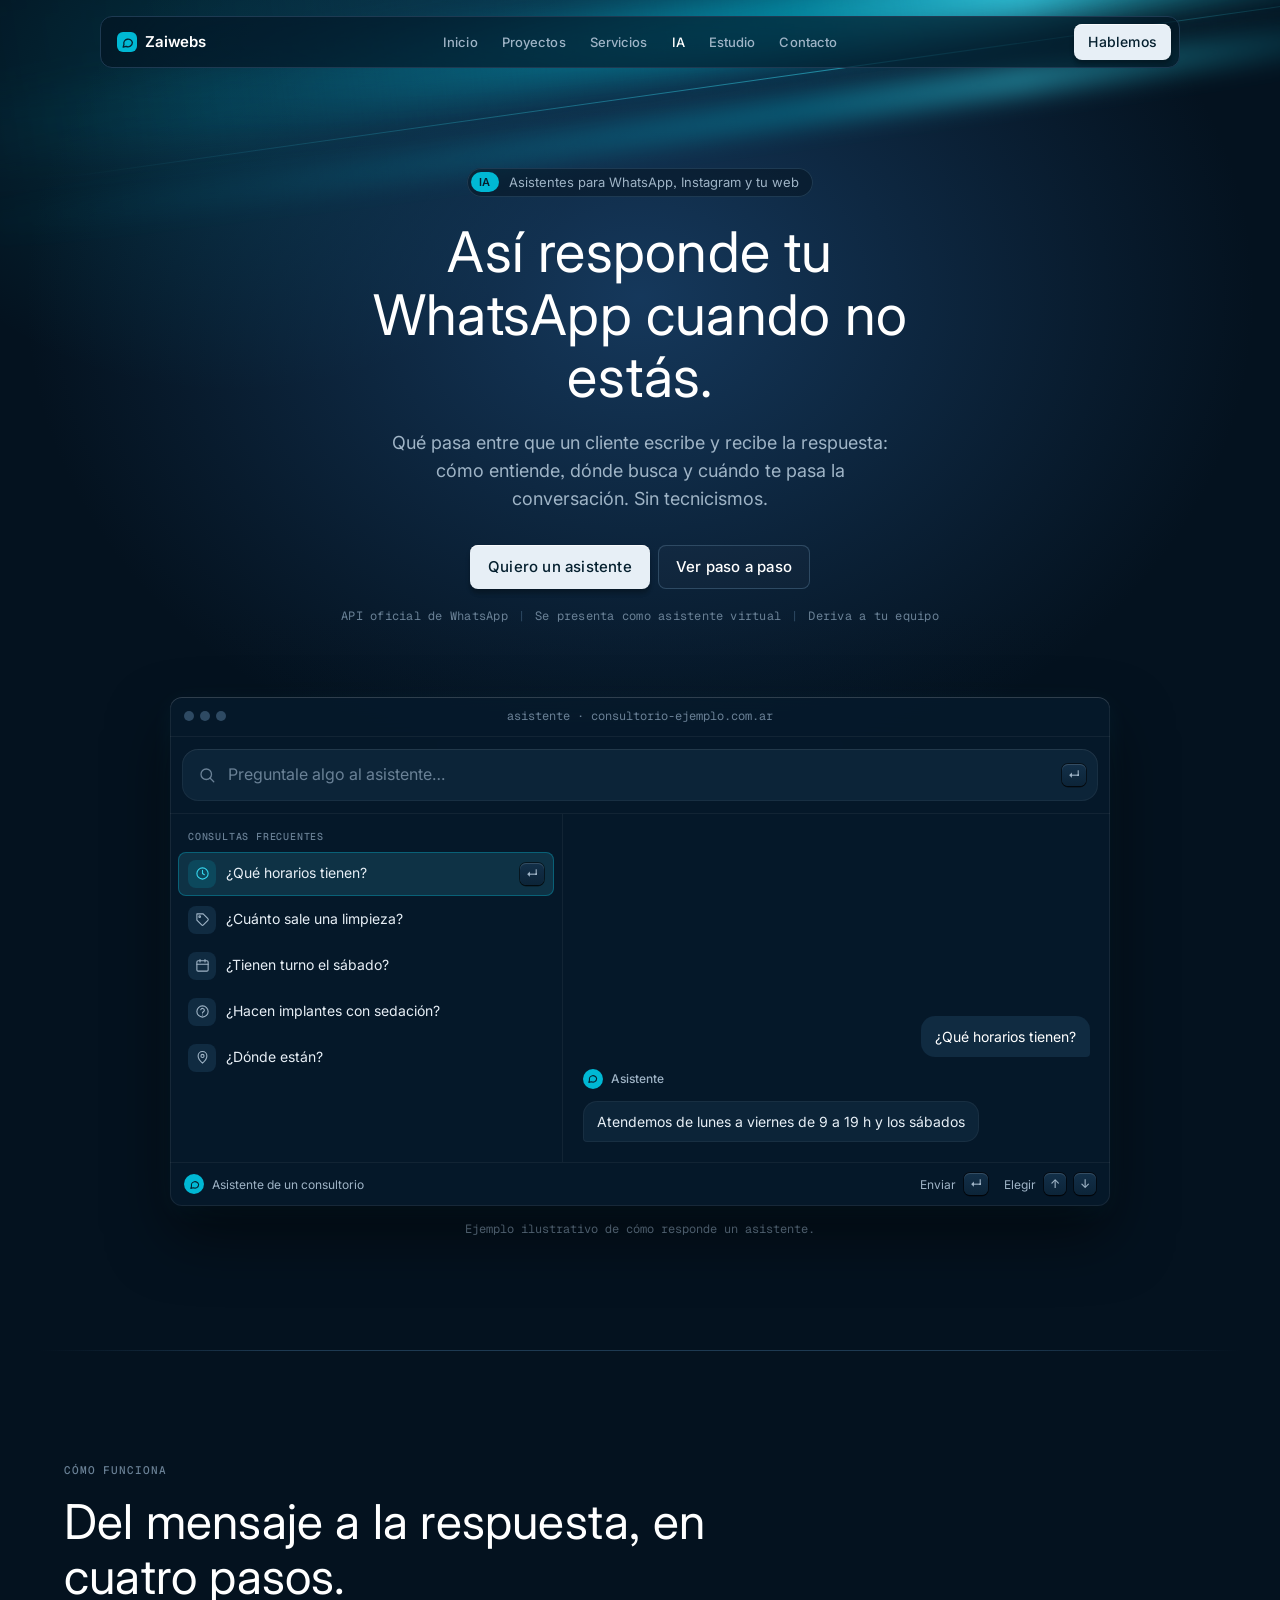
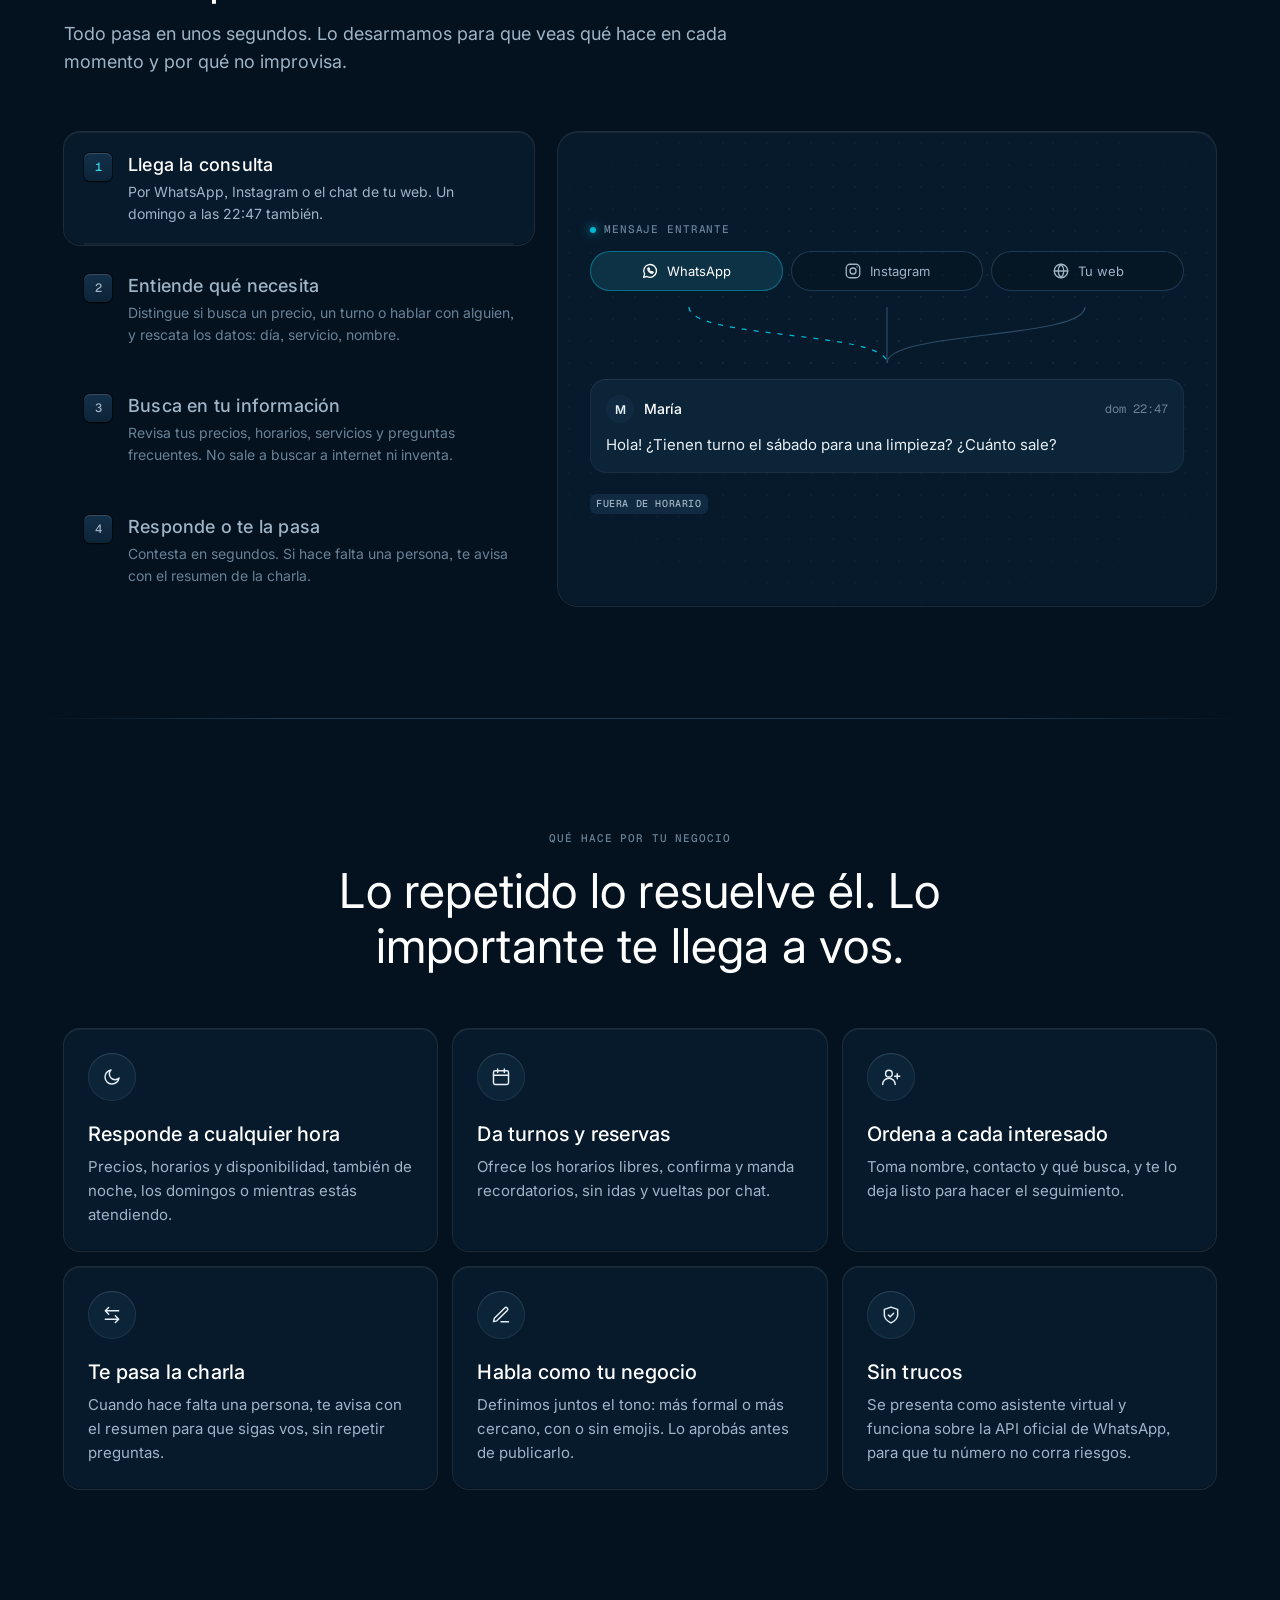
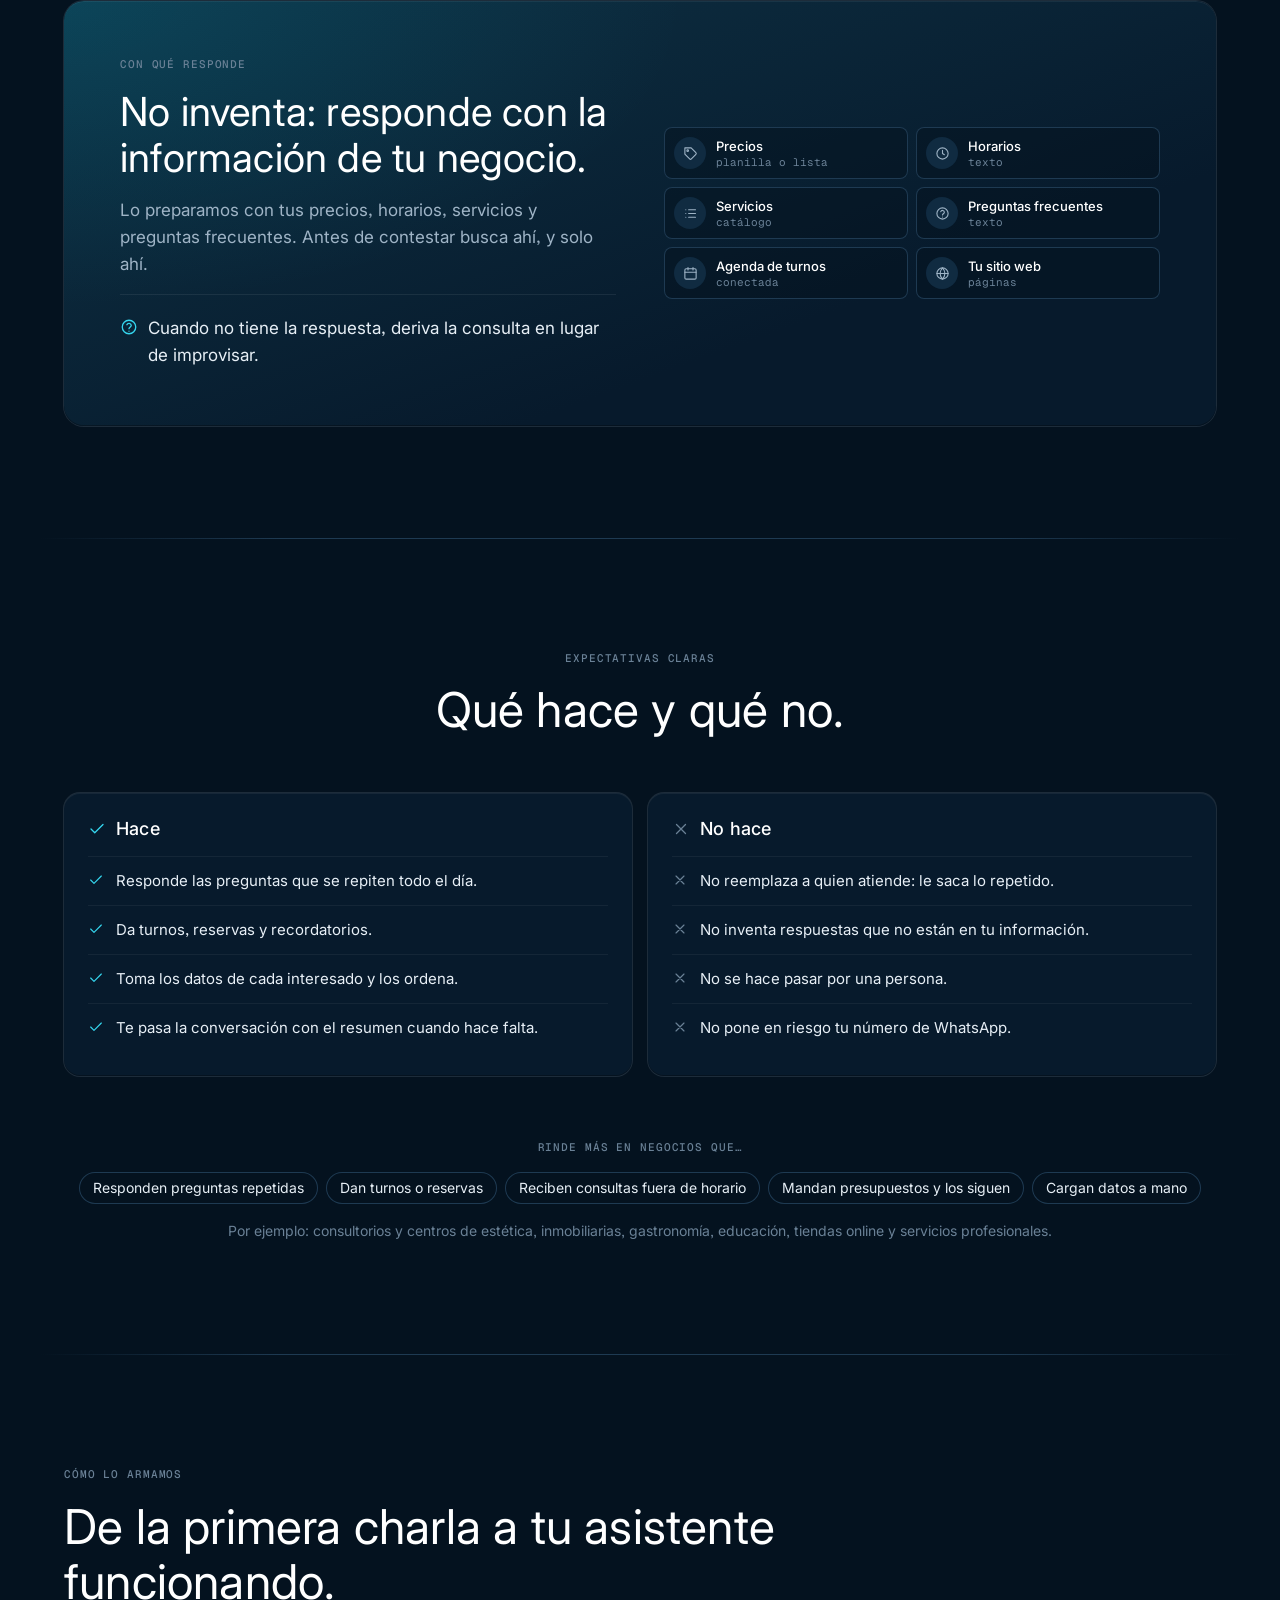
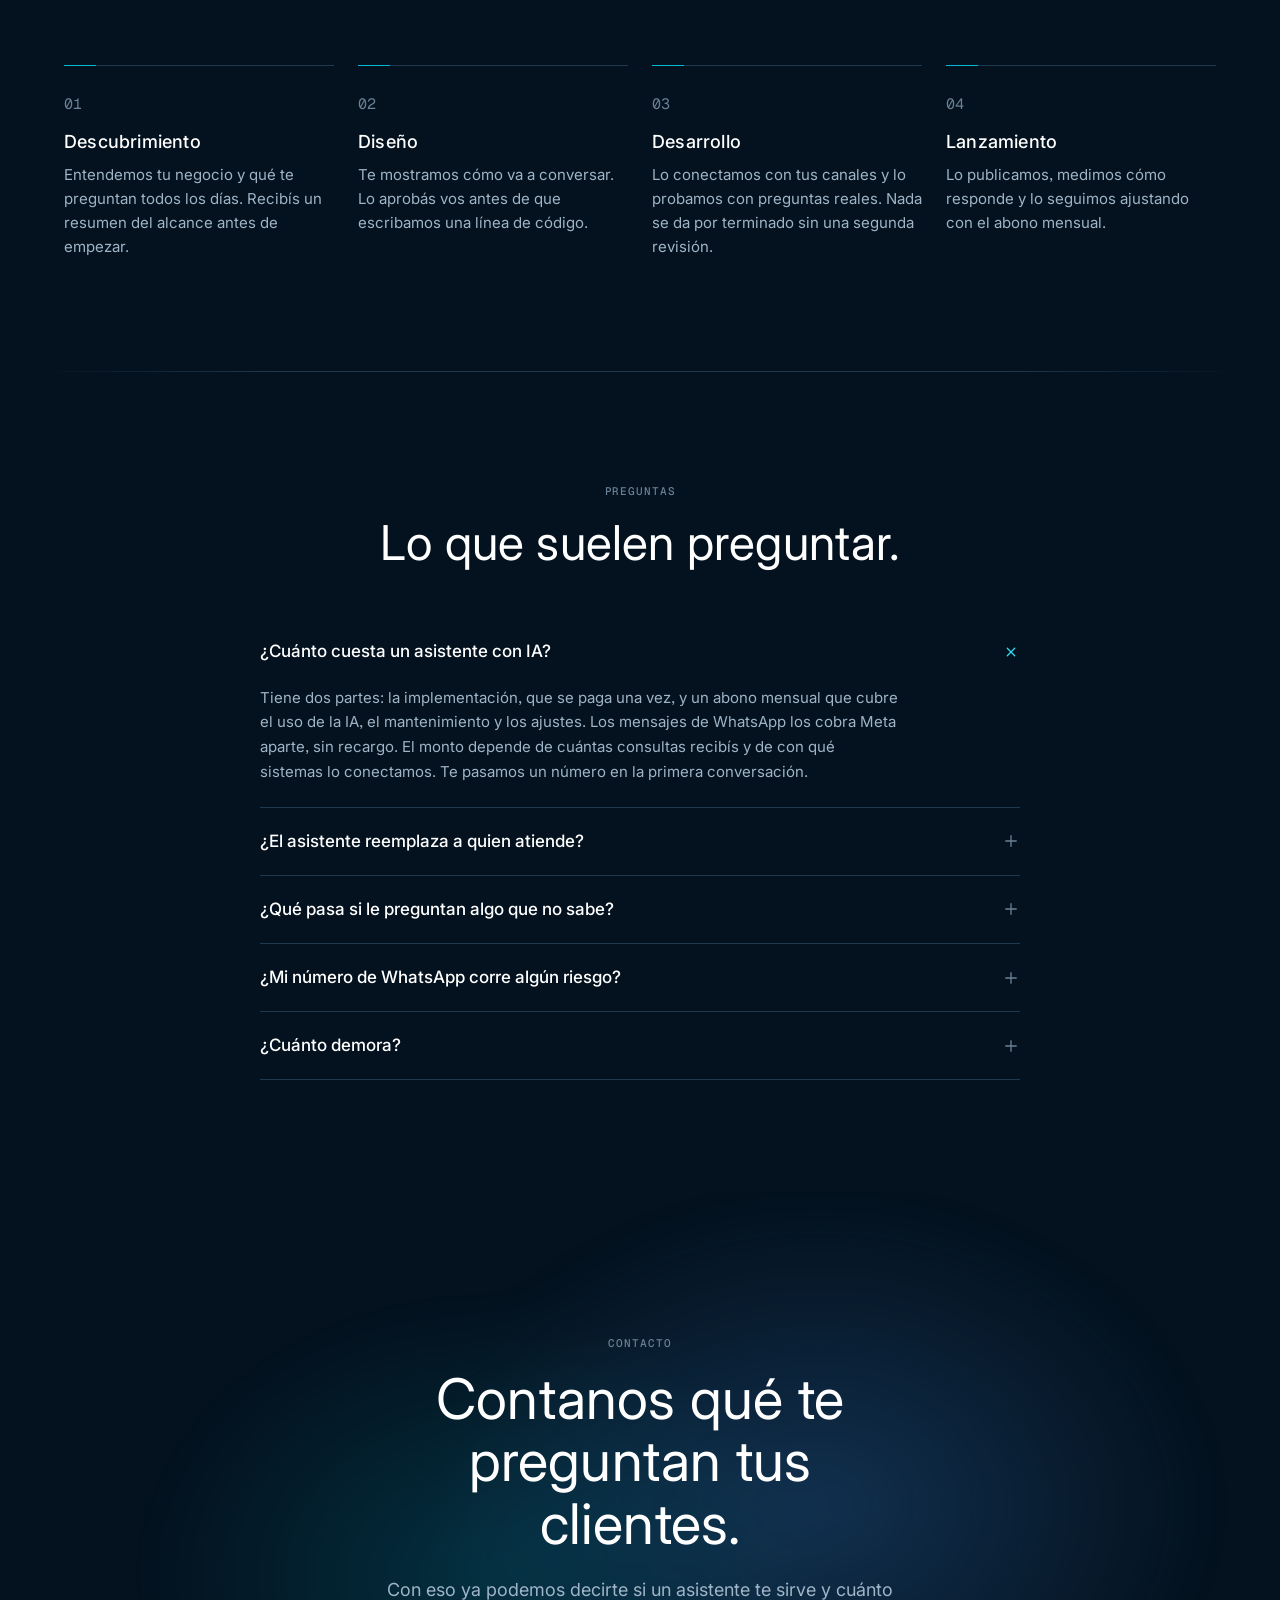
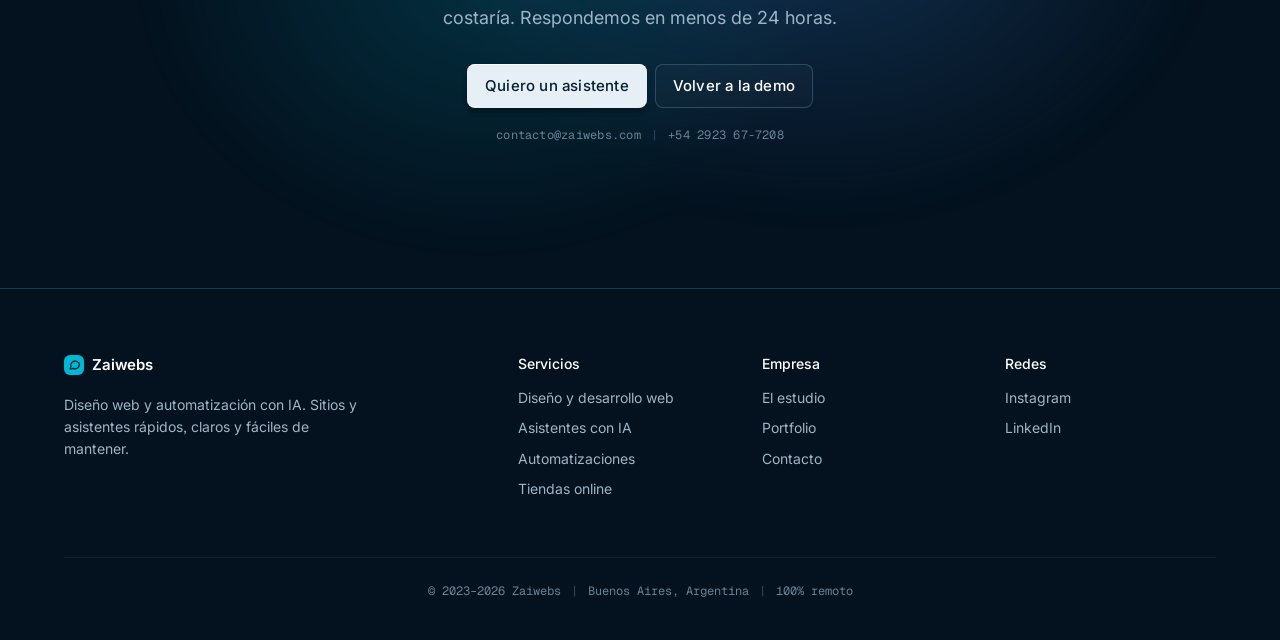
==== commit 17eafc23: "Maqueta IA: respetar el borde seguro del celular y fijar modo oscuro Co-Authored-By: Claude Opus 5.5" ====
--- a/maquetas/asistente-ia.html
+++ b/maquetas/asistente-ia.html
@@ -23,6 +23,8 @@
    neutro claro). Los VALORES son los de Zaiwebs (home.css).
    ============================================================ */
 :root {
+  color-scheme: dark;
+
   /* Superficies — escalera de Zaiwebs en el orden de Raycast */
   --canvas:      #04121F;  /* Zaiwebs bg-dark  → rol "Void Black" */
   --card:        #071A2C;  /* Zaiwebs bg       → rol "Ink" */
@@ -120,7 +122,7 @@
 .eyebrow { font: 500 11px/1.4 var(--mono); letter-spacing: .08em; text-transform: uppercase; color: var(--dim); }
 
 /* ============ Navegación flotante ============ */
-.nav { position: fixed; inset: 16px 0 auto; z-index: 50; padding-inline: 24px; }
+.nav { position: fixed; inset: calc(16px + env(safe-area-inset-top, 0px)) 0 auto; z-index: 50; padding-inline: 24px; }
 .nav__bar {
   position: relative;
   max-width: 1080px; margin-inline: auto; height: 52px;
@@ -459,7 +461,7 @@
 }
 @media (max-width: 720px) {
   .wrap { padding-inline: 16px; }
-  .nav { padding-inline: 16px; top: 12px; }
+  .nav { padding-inline: 16px; top: calc(12px + env(safe-area-inset-top, 0px)); }
   .hero { padding: 128px 0 80px; }
   .hero h1 { font-size: 38px; line-height: 1.15; }
   .hero__lede { font-size: 17px; }
